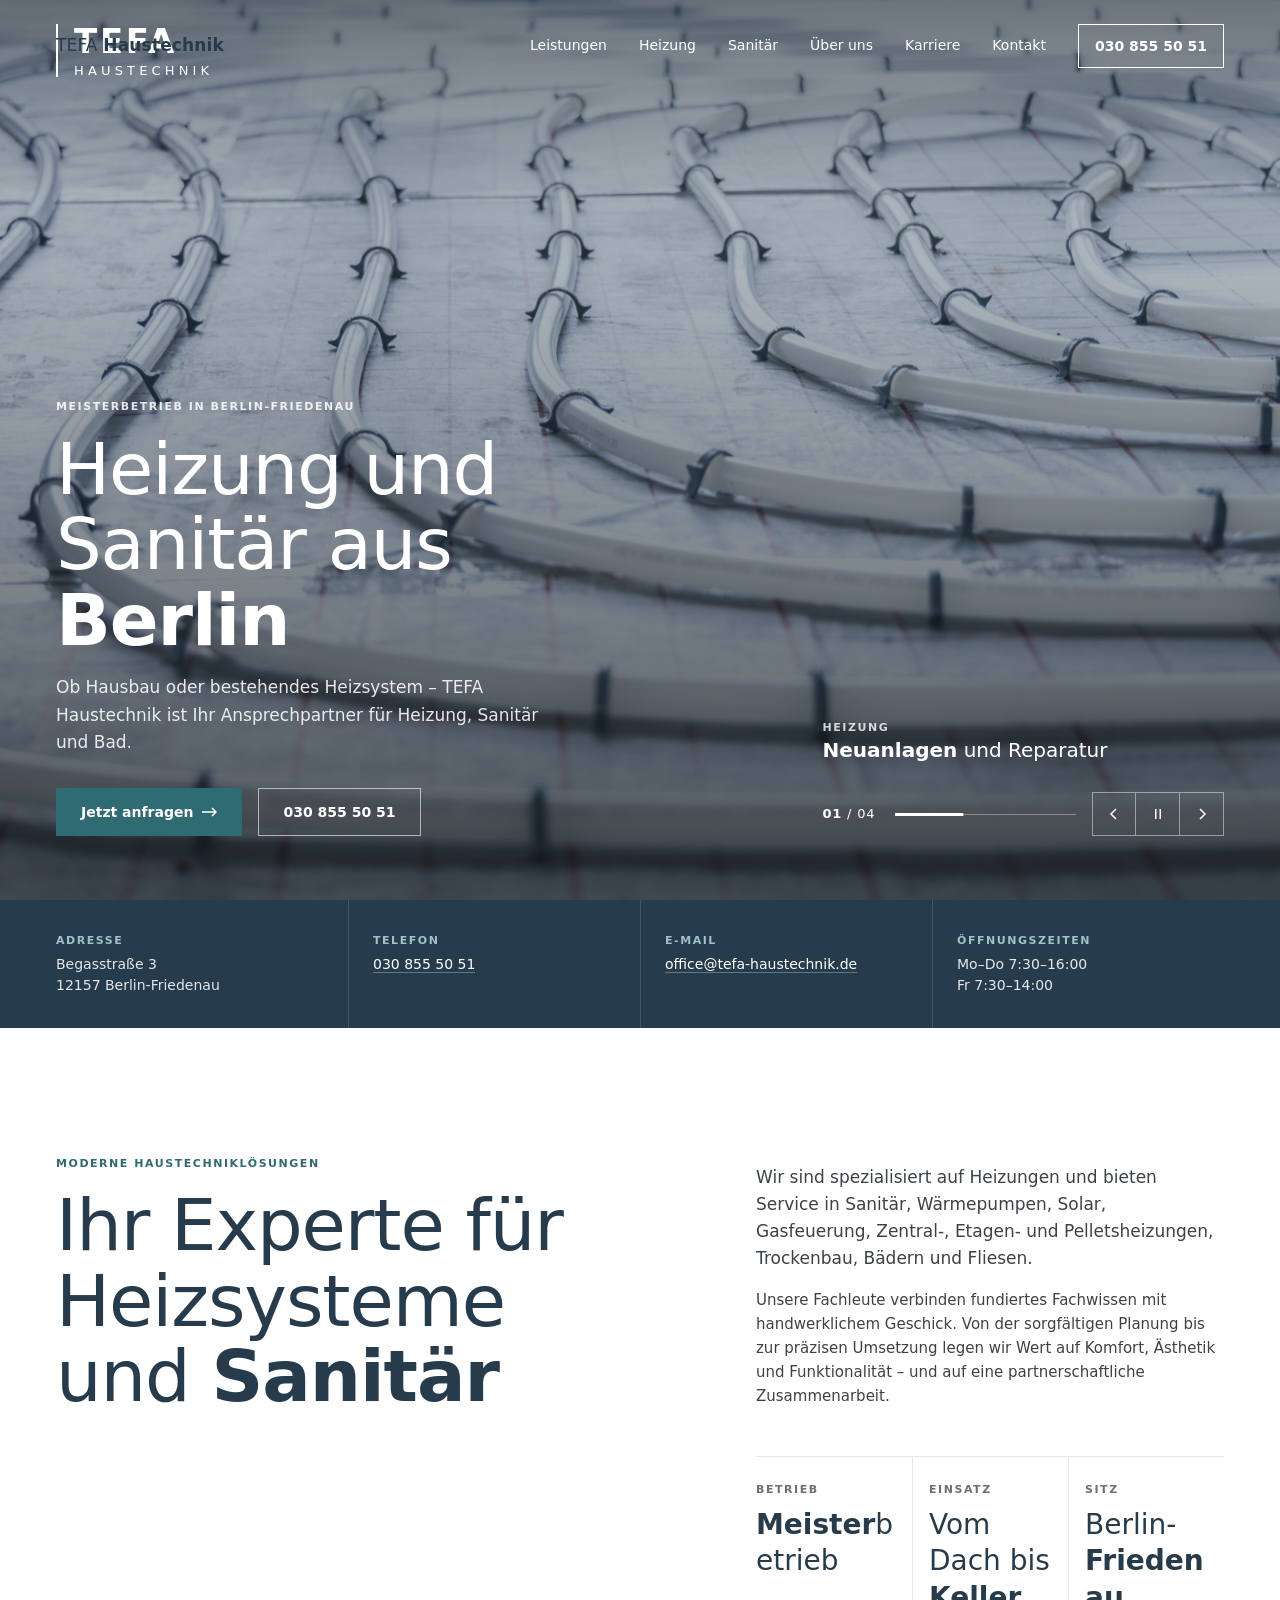
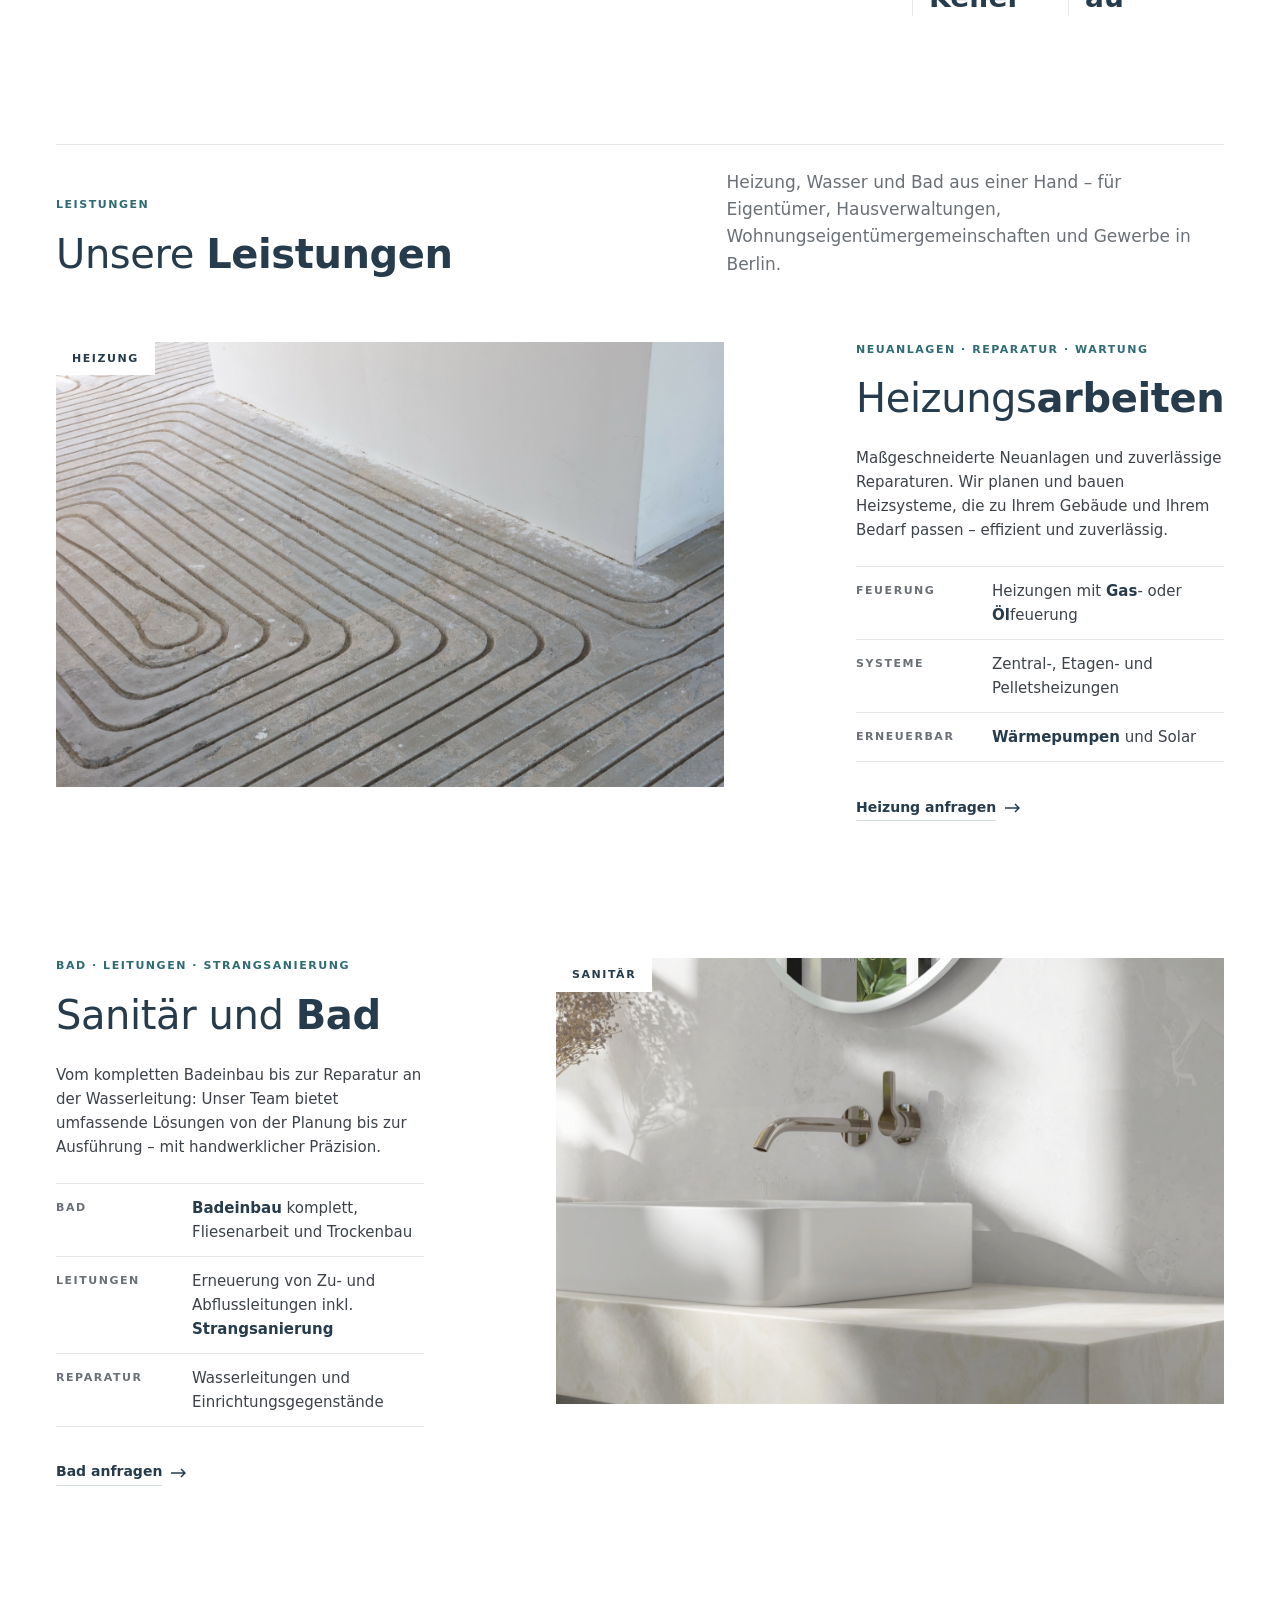
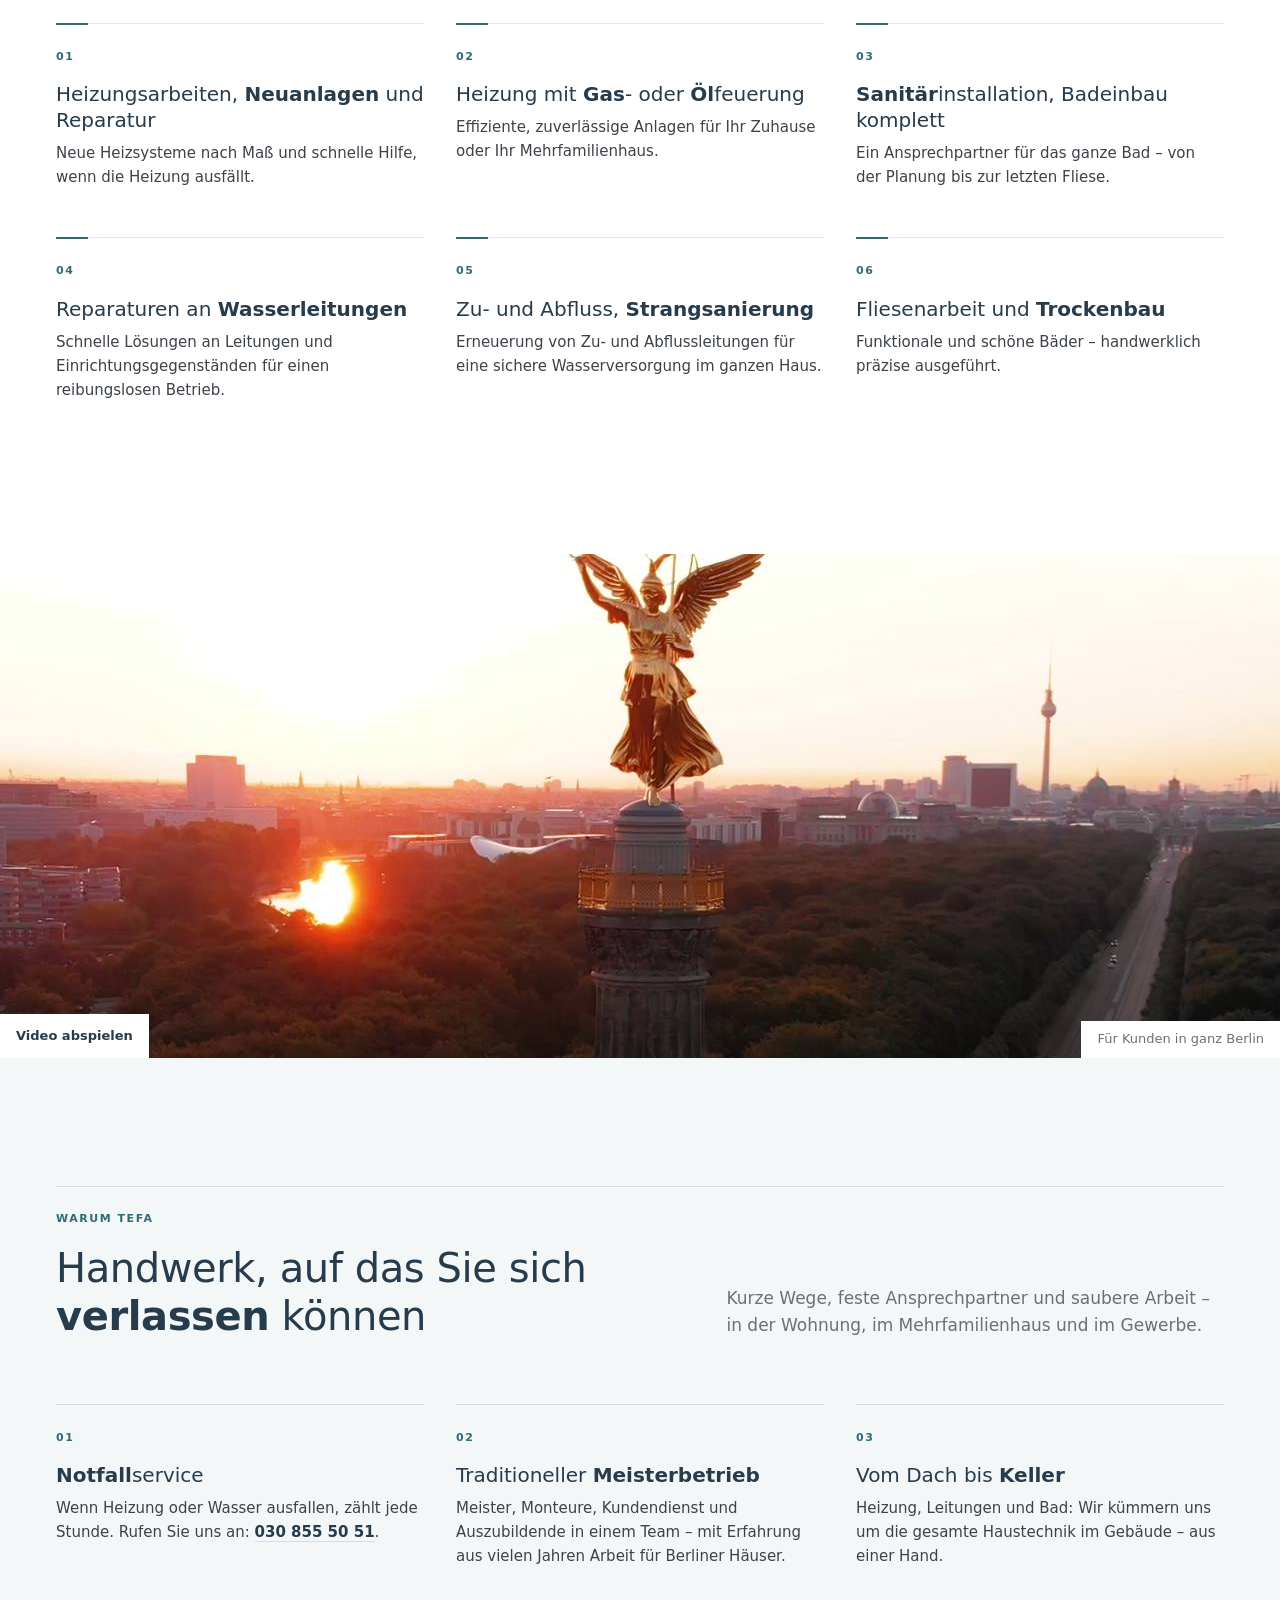
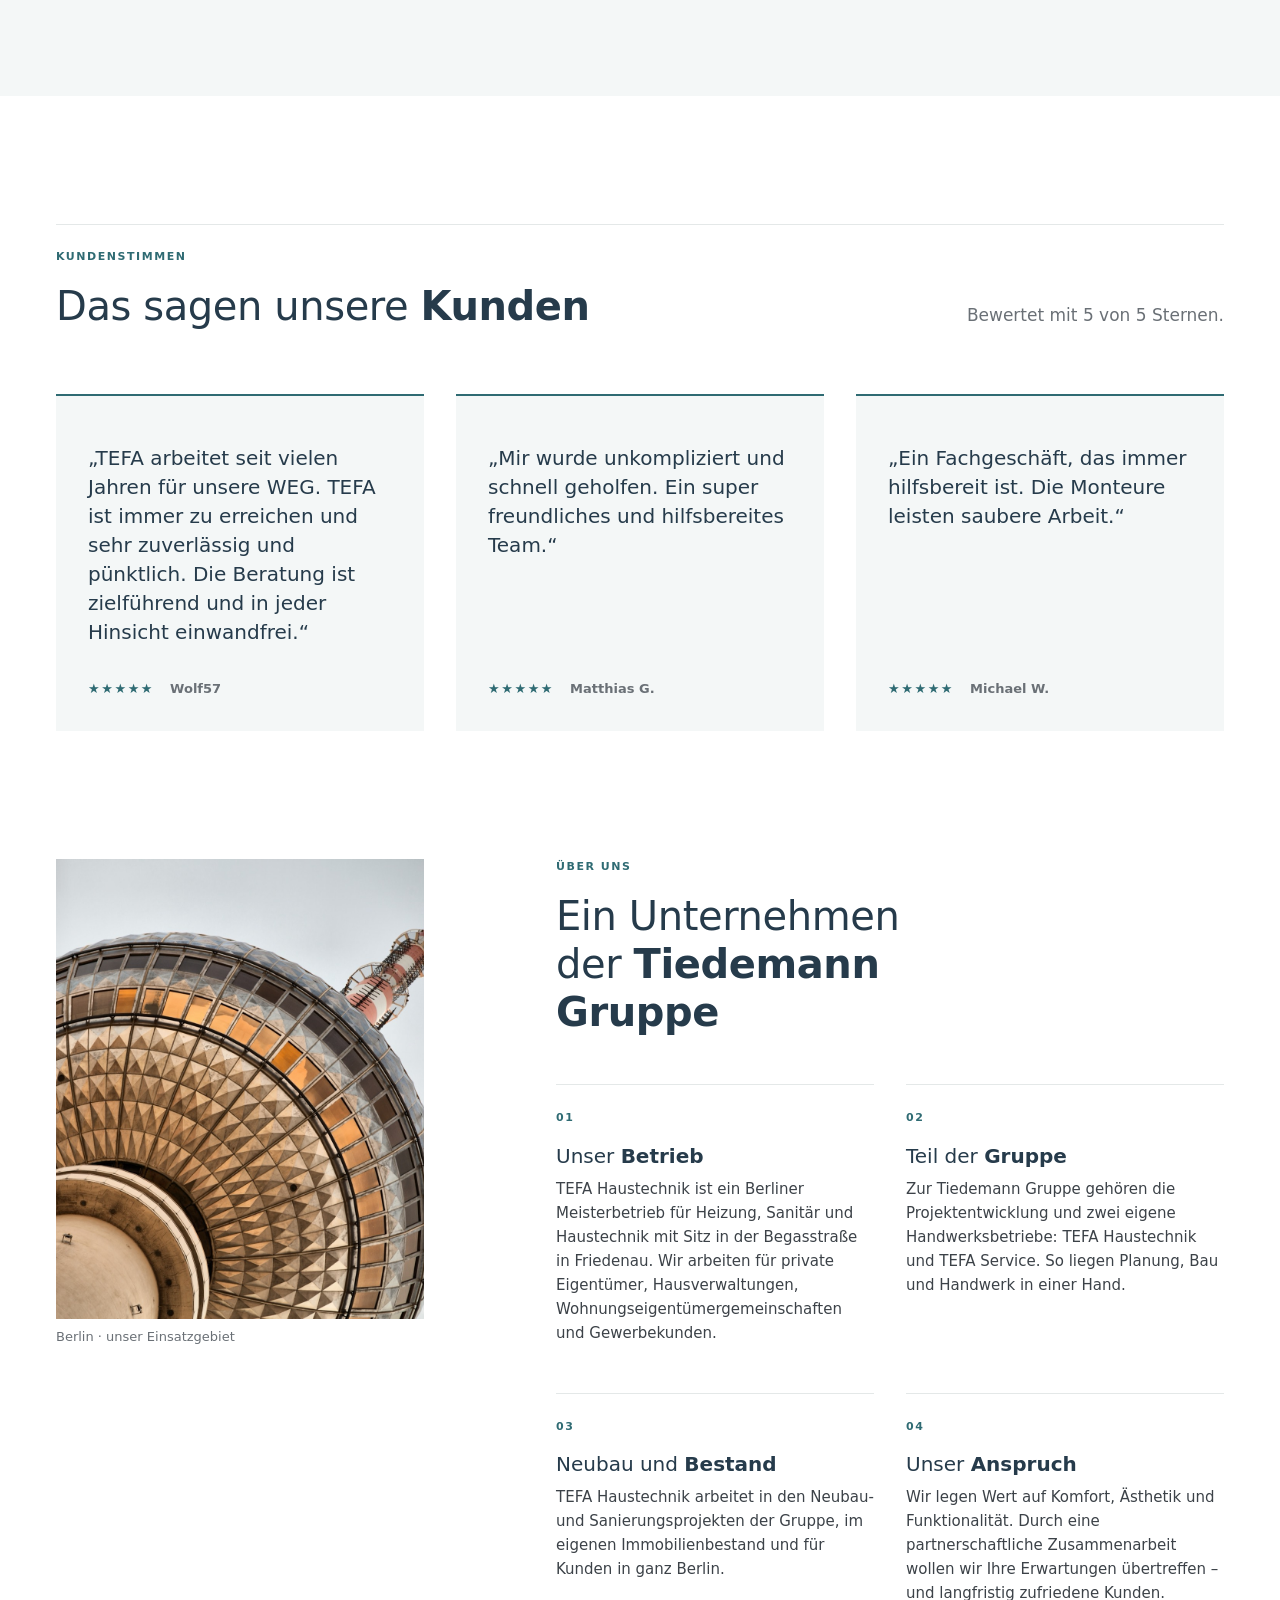
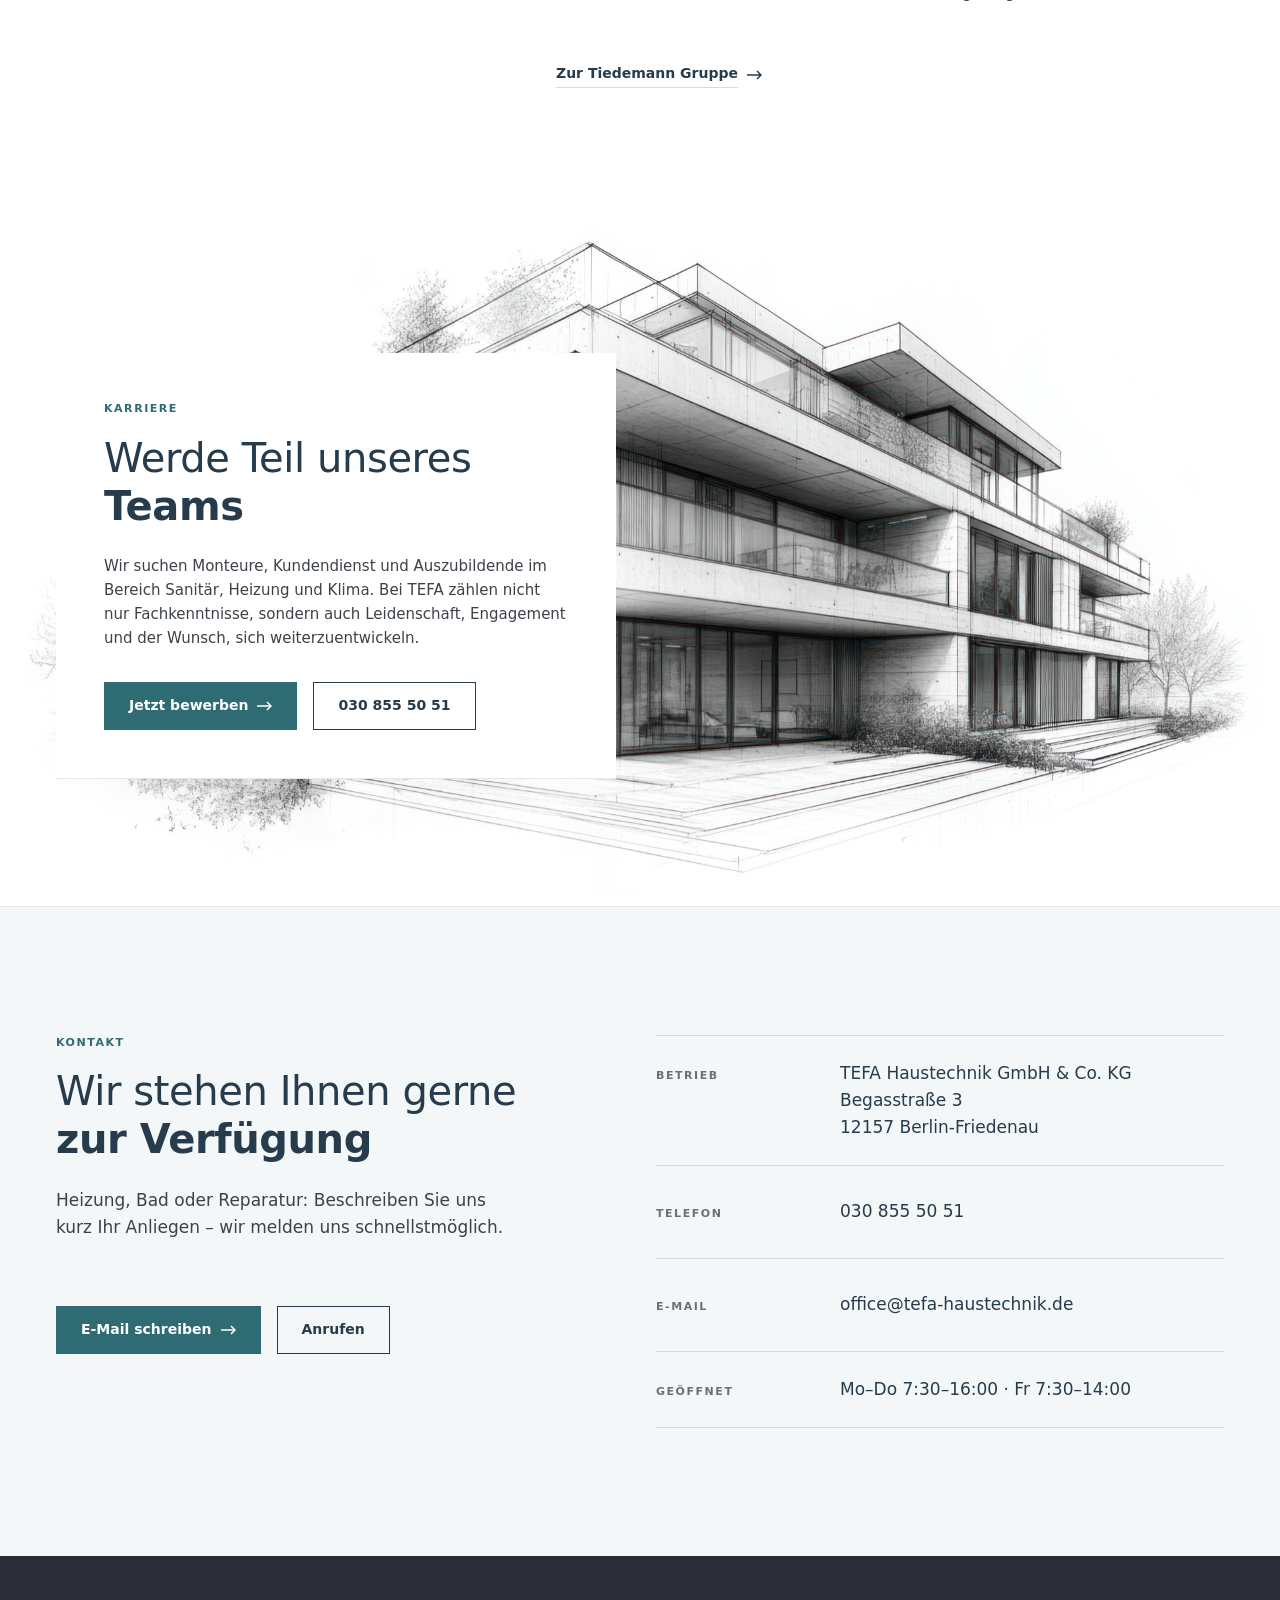
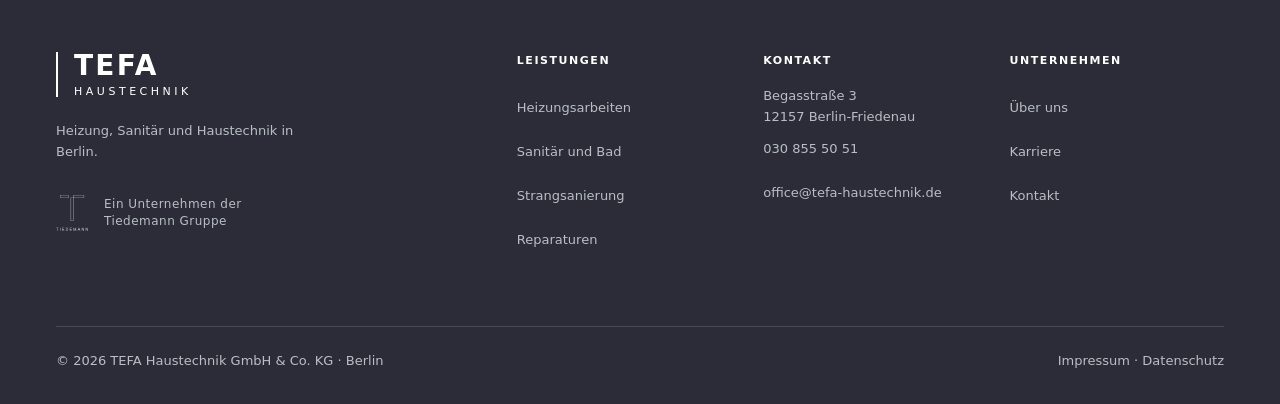
==== index.html @ 7baa1d7d "TEFA Haustechnik: Website im Tiedemann-Design (Testversion) Co-Authored-By: Claude Opus 5.5 <noreply" ====
<!DOCTYPE html>
<html lang="de">
<head>
<meta charset="UTF-8">
<meta name="viewport" content="width=device-width, initial-scale=1">
<!-- Testversion: vor dem Livegang entfernen -->
<meta name="robots" content="noindex, nofollow">
<title>TEFA Haustechnik · Heizung und Sanitär in Berlin</title>
<meta name="description" content="TEFA Haustechnik in Berlin-Friedenau: Heizungsarbeiten, Neuanlagen und Reparatur, Sanitärinstallation, Badeinbau, Strangsanierung. Ein Unternehmen der Tiedemann Gruppe.">
<link rel="stylesheet" href="assets/site.css?v=4">
</head>
<body>
<a class="skip" href="#inhalt">Zum Inhalt springen</a>

<header class="hdr" id="hdr">
  <div class="wrap hdr-in">
    <a class="brand-text" href="#start" tabindex="-1" aria-hidden="true">TEFA&nbsp;<em>Haustechnik</em></a>
    <button class="menu-btn" type="button" aria-expanded="false" aria-controls="nav" aria-label="Menü öffnen"><span></span></button>
    <nav class="nav" id="nav" aria-label="Hauptnavigation">
      <a href="#leistungen">Leistungen</a>
      <a href="#heizung">Heizung</a>
      <a href="#sanitaer">Sanitär</a>
      <a href="#ueber-uns">Über uns</a>
      <a href="#karriere">Karriere</a>
      <a href="#kontakt">Kontakt</a>
      <a class="nav-tel" href="tel:+49308555051">030 855 50 51</a>
    </nav>
  </div>
</header>

<main id="inhalt">

<!-- ===== Hero ===== -->
<section class="hero on-photo" id="start" aria-roledescription="Karussell" aria-label="TEFA Haustechnik: Leistungen">
  <div class="slides" id="slides" aria-live="off">
    <div class="slide tint is-active" role="group" aria-roledescription="Bild" aria-label="1 von 4">
      <img src="assets/img/fussbodenheizung.jpg" width="2400" height="1086" style="object-position:50% 55%" fetchpriority="high" alt="Verlegte Rohre einer Fußbodenheizung in Schneckenform">
    </div>
    <div class="slide tint" role="group" aria-roledescription="Bild" aria-label="2 von 4">
      <img src="assets/img/bad.jpg" width="1600" height="902" style="object-position:45% 50%" alt="Helles Bad mit Aufsatzwaschbecken und Wandarmatur in Messing">
    </div>
    <div class="slide tint" role="group" aria-roledescription="Bild" aria-label="3 von 4">
      <img src="assets/img/fussbodenheizung-ecke.jpg" width="1600" height="1060" style="object-position:40% 50%" alt="Heizungsrohre einer Fußbodenheizung bis an die Wand verlegt">
    </div>
    <div class="slide tint" role="group" aria-roledescription="Bild" aria-label="4 von 4">
      <img src="assets/img/plaene.jpg" width="2400" height="1303" style="object-position:40% 50%" alt="Grundrisspläne und gerollte Baupläne mit Bleistift">
    </div>
  </div>

  <div class="hero-logo">
    <div class="wrap"><a class="wordmark" href="#start" aria-label="TEFA Haustechnik, Startseite"><b>TEFA</b><span>Haustechnik</span></a></div>
  </div>

  <div class="hero-content">
    <div class="wrap hero-grid">
      <div>
        <span class="label hero-kicker">Meisterbetrieb in Berlin-Friedenau</span>
        <h1 class="display">Heizung und Sanitär aus <em>Berlin</em></h1>
        <p class="hero-lead">Ob Hausbau oder bestehendes Heizsystem – TEFA Haustechnik ist Ihr Ansprechpartner für Heizung, Sanitär und Bad.</p>
        <div class="btn-row hero-btns">
          <a class="btn btn--accent" href="#kontakt">Jetzt anfragen <svg class="arrow" viewBox="0 0 16 10" fill="none" aria-hidden="true"><path d="M11 1l4 4-4 4M1 5h14" stroke="currentColor" stroke-width="1.5"/></svg></a>
          <a class="btn btn--ghost" href="tel:+49308555051">030 855 50 51</a>
        </div>
      </div>
      <div class="hero-side">
        <div class="cap" aria-live="polite">
          <div class="cap-item is-active"><a href="#heizung"><span class="label">Heizung</span><strong><em>Neuanlagen</em> und Reparatur</strong></a></div>
          <div class="cap-item"><a href="#sanitaer"><span class="label">Sanitär</span><strong><em>Badeinbau</em> komplett</strong></a></div>
          <div class="cap-item"><a href="#heizung"><span class="label">Heizung</span><strong>Systeme für <em>jedes Gebäude</em></strong></a></div>
          <div class="cap-item"><a href="#leistungen"><span class="label">Planung</span><strong>Von der Planung bis zur <em>Ausführung</em></strong></a></div>
        </div>
        <div class="ctrl">
          <span class="count" aria-hidden="true"><b id="cnt">01</b> / 04</span>
          <span class="progress" aria-hidden="true"><i id="prog"></i></span>
          <div class="ctrl-btns">
            <button type="button" id="prev" aria-label="Vorheriges Bild"><svg viewBox="0 0 16 16" fill="none" aria-hidden="true"><path d="M10 3L5 8l5 5" stroke="currentColor" stroke-width="1.5"/></svg></button>
            <button type="button" id="play" aria-label="Automatischen Wechsel anhalten"><svg class="icon-pause" viewBox="0 0 16 16" aria-hidden="true"><path d="M5 3h1.5v10H5zM9.5 3H11v10H9.5z" fill="currentColor"/></svg><svg class="icon-play" viewBox="0 0 16 16" aria-hidden="true"><path d="M5 3l8 5-8 5z" fill="currentColor"/></svg></button>
            <button type="button" id="next" aria-label="Nächstes Bild"><svg viewBox="0 0 16 16" fill="none" aria-hidden="true"><path d="M6 3l5 5-5 5" stroke="currentColor" stroke-width="1.5"/></svg></button>
          </div>
        </div>
      </div>
    </div>
  </div>
</section>

<!-- ===== Infoleiste ===== -->
<section class="infobar" aria-label="Kontakt auf einen Blick">
  <dl class="wrap infobar-in">
    <div><dt>Adresse</dt><dd>Begasstraße 3<br>12157 Berlin-Friedenau</dd></div>
    <div><dt>Telefon</dt><dd><a href="tel:+49308555051">030 855 50 51</a></dd></div>
    <div><dt>E-Mail</dt><dd><a href="mailto:office@tefa-haustechnik.de">office@tefa-haustechnik.de</a></dd></div>
    <div><dt>Öffnungszeiten</dt><dd>Mo–Do 7:30–16:00<br>Fr 7:30–14:00</dd></div>
  </dl>
</section>

<!-- ===== Intro ===== -->
<section class="section" id="unternehmen" aria-labelledby="u-title">
  <div class="wrap intro-grid">
    <div class="intro-head reveal">
      <span class="label" style="margin-bottom:var(--s2)">Moderne Haustechniklösungen</span>
      <h2 class="display intro-statement" id="u-title">Ihr Experte für Heizsysteme und <em>Sanitär</em></h2>
    </div>
    <div class="intro-body reveal">
      <p class="lead">Wir sind spezialisiert auf Heizungen und bieten Service in Sanitär, Wärmepumpen, Solar, Gasfeuerung, Zentral-, Etagen- und Pelletsheizungen, Trockenbau, Bädern und Fliesen.</p>
      <p>Unsere Fachleute verbinden fundiertes Fachwissen mit handwerklichem Geschick. Von der sorgfältigen Planung bis zur präzisen Umsetzung legen wir Wert auf Komfort, Ästhetik und Funktionalität – und auf eine partnerschaftliche Zusammenarbeit.</p>
      <dl class="figures">
        <div><dt>Betrieb</dt><dd><em>Meister</em>betrieb</dd></div>
        <div><dt>Einsatz</dt><dd>Vom Dach bis <em>Keller</em></dd></div>
        <div><dt>Sitz</dt><dd>Berlin-<em>Friedenau</em></dd></div>
      </dl>
    </div>
  </div>
</section>

<!-- ===== Leistungen ===== -->
<section class="section" id="leistungen" aria-labelledby="l-title" style="padding-top:0">
  <div class="wrap">
    <div class="sec-head reveal">
      <div>
        <span class="label">Leistungen</span>
        <h2 class="h1" id="l-title">Unsere <em>Leistungen</em></h2>
      </div>
      <p class="lead">Heizung, Wasser und Bad aus einer Hand – für Eigentümer, Hausverwaltungen, Wohnungseigentümergemeinschaften und Gewerbe in Berlin.</p>
    </div>

    <!-- Heizung -->
    <article class="feature" id="heizung" aria-labelledby="hz-title">
      <div class="feature-media reveal">
        <img src="assets/img/fussbodenheizung-ecke.jpg" width="1600" height="1060" loading="lazy" style="object-position:40% 50%" alt="Verlegte Heizungsrohre einer Fußbodenheizung auf Dämmplatten">
        <span class="tag">Heizung</span>
      </div>
      <div class="feature-text reveal">
        <span class="label">Neuanlagen · Reparatur · Wartung</span>
        <h3 class="h1" id="hz-title">Heizungs<em>arbeiten</em></h3>
        <p class="desc">Maßgeschneiderte Neuanlagen und zuverlässige Reparaturen. Wir planen und bauen Heizsysteme, die zu Ihrem Gebäude und Ihrem Bedarf passen – effizient und zuverlässig.</p>
        <dl class="kv">
          <div><dt>Feuerung</dt><dd>Heizungen mit <em>Gas</em>- oder <em>Öl</em>feuerung</dd></div>
          <div><dt>Systeme</dt><dd>Zentral-, Etagen- und Pelletsheizungen</dd></div>
          <div><dt>Erneuerbar</dt><dd><em>Wärmepumpen</em> und Solar</dd></div>
        </dl>
        <div class="links">
          <a class="link" href="#kontakt"><span>Heizung anfragen</span><svg class="arrow" viewBox="0 0 16 10" fill="none" aria-hidden="true"><path d="M11 1l4 4-4 4M1 5h14" stroke="currentColor" stroke-width="1.5"/></svg></a>
        </div>
      </div>
    </article>

    <!-- Sanitär -->
    <article class="feature feature--rev" id="sanitaer" aria-labelledby="sa-title">
      <div class="feature-media reveal">
        <img src="assets/img/bad.jpg" width="1600" height="902" loading="lazy" style="object-position:45% 50%" alt="Modernes Bad mit Aufsatzwaschbecken, Wandarmatur und Marmoroptik">
        <span class="tag">Sanitär</span>
      </div>
      <div class="feature-text reveal">
        <span class="label">Bad · Leitungen · Strangsanierung</span>
        <h3 class="h1" id="sa-title">Sanitär und <em>Bad</em></h3>
        <p class="desc">Vom kompletten Badeinbau bis zur Reparatur an der Wasserleitung: Unser Team bietet umfassende Lösungen von der Planung bis zur Ausführung – mit handwerklicher Präzision.</p>
        <dl class="kv">
          <div><dt>Bad</dt><dd><em>Badeinbau</em> komplett, Fliesenarbeit und Trockenbau</dd></div>
          <div><dt>Leitungen</dt><dd>Erneuerung von Zu- und Abflussleitungen inkl. <em>Strangsanierung</em></dd></div>
          <div><dt>Reparatur</dt><dd>Wasserleitungen und Einrichtungsgegenstände</dd></div>
        </dl>
        <div class="links">
          <a class="link" href="#kontakt"><span>Bad anfragen</span><svg class="arrow" viewBox="0 0 16 10" fill="none" aria-hidden="true"><path d="M11 1l4 4-4 4M1 5h14" stroke="currentColor" stroke-width="1.5"/></svg></a>
        </div>
      </div>
    </article>

    <!-- Alle Leistungen -->
    <ol class="steps steps--6 reveal" aria-label="Alle Leistungen im Überblick">
      <li class="step"><span class="num">01</span><h4 class="h2">Heizungsarbeiten, <em>Neuanlagen</em> und Reparatur</h4><p>Neue Heizsysteme nach Maß und schnelle Hilfe, wenn die Heizung ausfällt.</p></li>
      <li class="step"><span class="num">02</span><h4 class="h2">Heizung mit <em>Gas</em>- oder <em>Öl</em>feuerung</h4><p>Effiziente, zuverlässige Anlagen für Ihr Zuhause oder Ihr Mehrfamilienhaus.</p></li>
      <li class="step"><span class="num">03</span><h4 class="h2"><em>Sanitär</em>installation, Badeinbau komplett</h4><p>Ein Ansprechpartner für das ganze Bad – von der Planung bis zur letzten Fliese.</p></li>
      <li class="step"><span class="num">04</span><h4 class="h2">Reparaturen an <em>Wasserleitungen</em></h4><p>Schnelle Lösungen an Leitungen und Einrichtungsgegenständen für einen reibungslosen Betrieb.</p></li>
      <li class="step"><span class="num">05</span><h4 class="h2">Zu- und Abfluss, <em>Strangsanierung</em></h4><p>Erneuerung von Zu- und Abflussleitungen für eine sichere Wasserversorgung im ganzen Haus.</p></li>
      <li class="step"><span class="num">06</span><h4 class="h2">Fliesenarbeit und <em>Trockenbau</em></h4><p>Funktionale und schöne Bäder – handwerklich präzise ausgeführt.</p></li>
    </ol>
  </div>
</section>

<!-- ===== Band ===== -->
<figure class="band band--video reveal">
  <video class="bg-video" data-src="assets/video/berlin-siegessaeule.mp4" poster="assets/video/berlin-siegessaeule.jpg" muted loop playsinline preload="none" aria-hidden="true"></video>
  <figcaption>Für Kunden in ganz Berlin</figcaption>
</figure>

<!-- ===== Warum TEFA ===== -->
<section class="section refs" id="warum" aria-labelledby="w-title">
  <div class="wrap">
    <div class="sec-head reveal" style="border-top-color:var(--blue-grey)">
      <div>
        <span class="label">Warum TEFA</span>
        <h2 class="h1" id="w-title">Handwerk, auf das Sie sich <em>verlassen</em> können</h2>
      </div>
      <p class="lead">Kurze Wege, feste Ansprechpartner und saubere Arbeit – in der Wohnung, im Mehrfamilienhaus und im Gewerbe.</p>
    </div>
    <div class="values">
      <article class="pillar reveal">
        <span class="num">01</span>
        <h3 class="h2"><em>Notfall</em>service</h3>
        <p>Wenn Heizung oder Wasser ausfallen, zählt jede Stunde. Rufen Sie uns an: <a class="inline" href="tel:+49308555051">030 855 50 51</a>.</p>
      </article>
      <article class="pillar reveal">
        <span class="num">02</span>
        <h3 class="h2">Traditioneller <em>Meisterbetrieb</em></h3>
        <p>Meister, Monteure, Kundendienst und Auszubildende in einem Team – mit Erfahrung aus vielen Jahren Arbeit für Berliner Häuser.</p>
      </article>
      <article class="pillar reveal">
        <span class="num">03</span>
        <h3 class="h2">Vom Dach bis <em>Keller</em></h3>
        <p>Heizung, Leitungen und Bad: Wir kümmern uns um die gesamte Haustechnik im Gebäude – aus einer Hand.</p>
      </article>
    </div>
  </div>
</section>

<!-- ===== Kundenstimmen ===== -->
<section class="section" id="stimmen" aria-labelledby="s-title">
  <div class="wrap">
    <div class="sec-head reveal">
      <div>
        <span class="label">Kundenstimmen</span>
        <h2 class="h1" id="s-title">Das sagen unsere <em>Kunden</em></h2>
      </div>
      <p class="lead">Bewertet mit 5 von 5 Sternen.</p>
    </div>
    <ul class="quotes">
      <li class="quote reveal">
        <blockquote><p>„TEFA arbeitet seit vielen Jahren für unsere WEG. TEFA ist immer zu erreichen und sehr zuverlässig und pünktlich. Die Beratung ist zielführend und in jeder Hinsicht einwandfrei.“</p></blockquote>
        <p class="quote-by"><span class="stars" aria-label="5 von 5 Sternen">★★★★★</span> Wolf57</p>
      </li>
      <li class="quote reveal">
        <blockquote><p>„Mir wurde unkompliziert und schnell geholfen. Ein super freundliches und hilfsbereites Team.“</p></blockquote>
        <p class="quote-by"><span class="stars" aria-label="5 von 5 Sternen">★★★★★</span> Matthias G.</p>
      </li>
      <li class="quote reveal">
        <blockquote><p>„Ein Fachgeschäft, das immer hilfsbereit ist. Die Monteure leisten saubere Arbeit.“</p></blockquote>
        <p class="quote-by"><span class="stars" aria-label="5 von 5 Sternen">★★★★★</span> Michael W.</p>
      </li>
    </ul>
  </div>
</section>

<!-- ===== Über uns · Tiedemann Gruppe ===== -->
<section class="section" id="ueber-uns" aria-labelledby="a-title" style="padding-top:0">
  <div class="wrap about-grid">
    <figure class="about-fig reveal">
      <img src="assets/img/fernsehturm.jpg" width="1800" height="1199" loading="lazy" style="object-position:62% 50%" alt="Berliner Fernsehturm von unten gesehen">
      <figcaption>Berlin · unser Einsatzgebiet</figcaption>
    </figure>
    <div class="about-text">
      <div class="reveal">
        <span class="label">Über uns</span>
        <h2 class="h1" id="a-title">Ein Unternehmen der <em>Tiedemann Gruppe</em></h2>
      </div>
      <div class="pillars">
        <article class="pillar reveal">
          <span class="num">01</span>
          <h3 class="h2">Unser <em>Betrieb</em></h3>
          <p>TEFA Haustechnik ist ein Berliner Meisterbetrieb für Heizung, Sanitär und Haustechnik mit Sitz in der Begasstraße in Friedenau. Wir arbeiten für private Eigentümer, Hausverwaltungen, Wohnungseigentümergemeinschaften und Gewerbekunden.</p>
        </article>
        <article class="pillar reveal">
          <span class="num">02</span>
          <h3 class="h2">Teil der <em>Gruppe</em></h3>
          <p>Zur Tiedemann Gruppe gehören die Projektentwicklung und zwei eigene Handwerksbetriebe: TEFA Haustechnik und TEFA Service. So liegen Planung, Bau und Handwerk in einer Hand.</p>
        </article>
        <article class="pillar reveal">
          <span class="num">03</span>
          <h3 class="h2">Neubau und <em>Bestand</em></h3>
          <p>TEFA Haustechnik arbeitet in den Neubau- und Sanierungsprojekten der Gruppe, im eigenen Immobilienbestand und für Kunden in ganz Berlin.</p>
        </article>
        <article class="pillar reveal">
          <span class="num">04</span>
          <h3 class="h2">Unser <em>Anspruch</em></h3>
          <p>Wir legen Wert auf Komfort, Ästhetik und Funktionalität. Durch eine partnerschaftliche Zusammenarbeit wollen wir Ihre Erwartungen übertreffen – und langfristig zufriedene Kunden.</p>
        </article>
      </div>
      <div class="sec-cta reveal">
        <a class="link" href="https://www.tiedemann-gruppe.de/" rel="noopener"><span>Zur Tiedemann Gruppe</span><svg class="arrow" viewBox="0 0 16 10" fill="none" aria-hidden="true"><path d="M11 1l4 4-4 4M1 5h14" stroke="currentColor" stroke-width="1.5"/></svg></a>
      </div>
    </div>
  </div>
</section>

<!-- ===== Karriere ===== -->
<section class="career" id="karriere" aria-labelledby="c-title">
  <div class="career-media" aria-hidden="true">
    <img src="assets/img/skizze-neubau.jpg" width="2000" height="1031" loading="lazy" alt="">
  </div>
  <div class="wrap career-in">
    <div class="career-box reveal">
      <span class="label">Karriere</span>
      <h2 class="h1" id="c-title">Werde Teil unseres <em>Teams</em></h2>
      <p>Wir suchen Monteure, Kundendienst und Auszubildende im Bereich Sanitär, Heizung und Klima. Bei TEFA zählen nicht nur Fachkenntnisse, sondern auch Leidenschaft, Engagement und der Wunsch, sich weiterzuentwickeln.</p>
      <div class="btn-row mt-4">
        <a class="btn btn--accent" href="mailto:office@tefa-haustechnik.de?subject=Bewerbung">Jetzt bewerben <svg class="arrow" viewBox="0 0 16 10" fill="none" aria-hidden="true"><path d="M11 1l4 4-4 4M1 5h14" stroke="currentColor" stroke-width="1.5"/></svg></a>
        <a class="btn btn--line" href="tel:+49308555051">030 855 50 51</a>
      </div>
    </div>
  </div>
</section>

<!-- ===== Kontakt ===== -->
<section class="section contact" id="kontakt" aria-labelledby="k-title">
  <div class="wrap contact-grid">
    <div class="contact-head reveal">
      <span class="label">Kontakt</span>
      <h2 class="h1" id="k-title">Wir stehen Ihnen gerne <em>zur Verfügung</em></h2>
      <p class="lead">Heizung, Bad oder Reparatur: Beschreiben Sie uns kurz Ihr Anliegen – wir melden uns schnellstmöglich.</p>
      <div class="btn-row mt-4">
        <a class="btn btn--accent" href="mailto:office@tefa-haustechnik.de?subject=Anfrage">E-Mail schreiben <svg class="arrow" viewBox="0 0 16 10" fill="none" aria-hidden="true"><path d="M11 1l4 4-4 4M1 5h14" stroke="currentColor" stroke-width="1.5"/></svg></a>
        <a class="btn btn--line" href="tel:+49308555051">Anrufen</a>
      </div>
    </div>
    <dl class="contact-list reveal">
      <div><dt>Betrieb</dt><dd><address>TEFA Haustechnik GmbH &amp; Co. KG<br>Begasstraße 3<br>12157 Berlin-Friedenau</address></dd></div>
      <div><dt>Telefon</dt><dd><a href="tel:+49308555051">030 855 50 51</a></dd></div>
      <div><dt>E-Mail</dt><dd><a href="mailto:office@tefa-haustechnik.de">office@tefa-haustechnik.de</a></dd></div>
      <div><dt>Geöffnet</dt><dd>Mo–Do 7:30–16:00 · Fr 7:30–14:00</dd></div>
    </dl>
  </div>
</section>

</main>

<footer class="footer">
  <div class="wrap">
    <div class="footer-grid">
      <div>
        <a class="wordmark wordmark--footer" href="#start" aria-label="TEFA Haustechnik, zum Seitenanfang"><b>TEFA</b><span>Haustechnik</span></a>
        <p class="footer-claim">Heizung, Sanitär und Haustechnik in Berlin.</p>
        <a class="group-badge" href="https://www.tiedemann-gruppe.de/" rel="noopener"><img src="assets/logos/logo-weiss.svg" alt="" width="32" height="36"><span>Ein Unternehmen der<br>Tiedemann Gruppe</span></a>
      </div>
      <nav aria-label="Seiten">
        <h2>Leistungen</h2>
        <ul>
          <li><a href="#heizung">Heizungsarbeiten</a></li>
          <li><a href="#sanitaer">Sanitär und Bad</a></li>
          <li><a href="#leistungen">Strangsanierung</a></li>
          <li><a href="#leistungen">Reparaturen</a></li>
        </ul>
      </nav>
      <div>
        <h2>Kontakt</h2>
        <address>Begasstraße 3<br>12157 Berlin-Friedenau<br><a href="tel:+49308555051">030 855 50 51</a><br><a href="mailto:office@tefa-haustechnik.de">office@tefa-haustechnik.de</a></address>
      </div>
      <div>
        <h2>Unternehmen</h2>
        <ul>
          <li><a href="#ueber-uns">Über uns</a></li>
          <li><a href="#karriere">Karriere</a></li>
          <li><a href="#kontakt">Kontakt</a></li>
        </ul>
      </div>
    </div>
    <div class="footer-bottom">
      <span>© 2026 TEFA Haustechnik GmbH &amp; Co. KG · Berlin</span>
      <span><a href="impressum.html">Impressum</a> · <a href="impressum.html#datenschutz">Datenschutz</a></span>
    </div>
  </div>
</footer>

<script src="assets/site.js?v=2"></script>
</body>
</html>
---- assets/site.css ----
/* TEFA Haustechnik · Styles nach dem Tiedemann Design System (Basis: Tiedemann Gruppe site.css) */
/* ===== Tokens · Tiedemann Design System ===== */
:root{
  --primary:#263b4b; --secondary:#2b2c37;
  --accent:#2f6b73; --accent-tint:#e1edee;
  --white:#ffffff; --subtle:#f4f7f7; --grey:#e9e9e9; --blue-grey:#d2dedc;
  --text:#3c4248; --muted:#6a7076; --line:#e4e8e8;
  --font:'Segoe UI', system-ui, -apple-system, 'Helvetica Neue', Arial, sans-serif;
  --s1:8px; --s2:16px; --s3:24px; --s4:32px; --s5:48px; --s6:64px; --s7:96px; --s8:128px;
  --max:1280px; --gutter:16px; --ctl:44px; --bar:64px;
}
@media (min-width:768px){ :root{ --gutter:40px; } }
@media (min-width:1200px){ :root{ --gutter:56px; } }

*,*::before,*::after{ box-sizing:border-box; margin:0; padding:0; border-radius:0; }
html{ scroll-behavior:smooth; scroll-padding-top:var(--bar); -webkit-text-size-adjust:100%; }
body{ font-family:var(--font); font-size:15px; line-height:1.6; font-weight:400; color:var(--text); background:var(--white); -webkit-font-smoothing:antialiased; overflow-x:hidden; }
body.no-scroll{ overflow:hidden; }
img{ display:block; max-width:100%; height:auto; }
a{ color:inherit; }
ul,ol{ list-style:none; }
button{ font:inherit; color:inherit; background:none; border:0; cursor:pointer; }
em{ font-style:normal; font-weight:600; }
address{ font-style:normal; }
:focus-visible{ outline:2px solid var(--accent); outline-offset:3px; }
.on-photo :focus-visible,.footer :focus-visible{ outline-color:var(--white); }
.skip{ position:absolute; left:var(--s2); top:-80px; z-index:300; background:var(--white); color:var(--primary); padding:var(--s1) var(--s2); font-size:14px; font-weight:600; text-decoration:none; border:1px solid var(--primary); }
.skip:focus{ top:var(--s2); }
.sr-only{ position:absolute; width:1px; height:1px; overflow:hidden; clip:rect(0 0 0 0); white-space:nowrap; }

.wrap{ width:100%; max-width:calc(var(--max) + 2 * var(--gutter)); margin:0 auto; padding:0 var(--gutter); }
.section{ padding:var(--s7) 0; }
@media (min-width:1024px){ .section{ padding:var(--s8) 0; } }

/* ===== Typography ===== */
.label{ display:block; font-size:11px; line-height:1.5; font-weight:600; letter-spacing:.14em; text-transform:uppercase; color:var(--accent); }
.display{ font-size:40px; line-height:1.05; font-weight:300; color:var(--primary); letter-spacing:-.015em; }
.h1{ font-size:28px; line-height:1.2; font-weight:300; color:var(--primary); letter-spacing:-.01em; }
.h2{ font-size:20px; line-height:1.3; font-weight:300; color:var(--primary); }
@media (min-width:768px){ .display{ font-size:56px; } .h1{ font-size:34px; } }
@media (min-width:1200px){ .display{ font-size:72px; } .h1{ font-size:40px; } }
.lead{ font-size:17px; line-height:1.6; }
.small{ font-size:13px; line-height:1.5; color:var(--muted); }
p + p{ margin-top:var(--s2); }

/* Links */
.link{ display:inline-flex; align-items:center; gap:var(--s1); min-height:var(--ctl); font-size:14px; font-weight:600; color:var(--primary); text-decoration:none; }
.link span{ border-bottom:1px solid var(--blue-grey); padding-bottom:2px; transition:border-color .2s; }
.link:hover span{ border-bottom-color:var(--accent); }
.arrow{ width:16px; height:10px; flex:none; transition:transform .2s; }
.link:hover .arrow,.btn:hover .arrow{ transform:translateX(4px); }
.btn{ display:inline-flex; align-items:center; justify-content:center; gap:var(--s1); min-height:48px; padding:0 var(--s3); font-size:14px; font-weight:600; line-height:1.2; text-decoration:none; border:1px solid transparent; transition:background-color .2s, color .2s, border-color .2s; }
.btn--accent{ background:var(--accent); color:var(--white); }
.btn--accent:hover{ background:#21525a; }

/* ===== Header ===== */
.hdr{ position:fixed; top:0; left:0; right:0; z-index:100; color:var(--white); transition:background-color .3s, color .3s, border-color .3s; border-bottom:1px solid transparent; }
.hdr-in{ display:flex; align-items:center; justify-content:flex-end; gap:var(--s3); min-height:var(--bar); padding-top:var(--s3); transition:padding .3s; }
.brand-text{ margin-right:auto; display:inline-flex; align-items:center; min-height:var(--ctl); font-size:17px; font-weight:300; letter-spacing:.01em; text-decoration:none; color:var(--primary); opacity:0; visibility:hidden; transition:opacity .3s, visibility .3s; }
.nav{ display:flex; align-items:center; gap:var(--s4); }
.nav a{ display:inline-flex; align-items:center; min-height:var(--ctl); font-size:14px; font-weight:400; text-decoration:none; border-bottom:1px solid transparent; transition:border-color .2s; }
.nav a:hover,.nav a[aria-current="true"],.nav a[aria-current="page"]{ border-bottom-color:currentColor; }
.hdr{ pointer-events:none; }
.hdr .menu-btn,.hdr .nav,.hdr.solid,.hdr.menu-open{ pointer-events:auto; }
.hdr.solid{ background:var(--white); color:var(--primary); border-bottom-color:var(--line); }
.hdr.solid .hdr-in{ padding-top:0; }
.hdr.solid .brand-text{ opacity:1; visibility:visible; }
.hdr.solid .nav a:hover{ border-bottom-color:var(--accent); }
.menu-btn{ display:none; width:var(--ctl); height:var(--ctl); align-items:center; justify-content:center; }
.menu-btn span{ display:block; width:22px; height:1px; background:currentColor; position:relative; }
.menu-btn span::before,.menu-btn span::after{ content:""; position:absolute; left:0; width:22px; height:1px; background:currentColor; transition:transform .2s; }
.menu-btn span::before{ top:-7px; } .menu-btn span::after{ top:7px; }
.menu-btn[aria-expanded="true"] span{ background:transparent; }
.menu-btn[aria-expanded="true"] span::before{ transform:translateY(7px) rotate(45deg); }
.menu-btn[aria-expanded="true"] span::after{ transform:translateY(-7px) rotate(-45deg); }
@media (max-width:899px){
  .menu-btn{ display:inline-flex; }
  .nav{ display:none; position:fixed; top:var(--bar); left:0; right:0; bottom:0; flex-direction:column; align-items:stretch; gap:0; background:var(--white); padding:var(--s3) var(--gutter); overflow-y:auto; }
  .nav a{ min-height:64px; font-size:28px; font-weight:300; color:var(--primary); border-bottom:1px solid var(--line); }
  .nav a:hover{ border-bottom-color:var(--line); color:var(--accent); }
  .hdr.menu-open{ background:var(--white); color:var(--primary); border-bottom-color:var(--line); }
  .hdr.menu-open .hdr-in{ padding-top:0; }
  .hdr.menu-open .brand-text{ opacity:1; visibility:visible; }
  .hdr.menu-open .nav{ display:flex; }
}

/* ===== Hero slider ===== */
.hero{ position:relative; height:100vh; height:100svh; min-height:560px; max-height:1080px; overflow:hidden; background:var(--grey); color:var(--white); }
.slides{ position:absolute; inset:0; }
.slide{ position:absolute; inset:0; opacity:0; visibility:hidden; transition:opacity 1.2s ease, visibility 0s linear 1.2s; }
.slide.is-active{ opacity:1; visibility:visible; transition:opacity 1.2s ease, visibility 0s; }
.slide img{ width:100%; height:100%; object-fit:cover; transform:scale(1.04); transition:transform 7s ease-out; }
.slide.is-active img{ transform:scale(1); }
/* minimal legibility scrims */
.hero::before,.hero::after{ content:""; position:absolute; left:0; right:0; z-index:1; pointer-events:none; }
.hero::before{ top:0; height:200px; background:linear-gradient(rgba(20,24,28,.38), rgba(20,24,28,0)); }
.hero::after{ bottom:0; height:70%; background:linear-gradient(rgba(20,24,28,0), rgba(20,24,28,.62)); }
.hero-logo{ position:absolute; z-index:3; top:var(--s3); left:0; right:0; pointer-events:none; }
.hero-logo a{ display:inline-block; pointer-events:auto; }
.hero-logo img{ width:96px; height:108px; } /* Mindestgröße mit Wortmarke */
.hero-content{ position:absolute; z-index:2; left:0; right:0; bottom:0; padding-bottom:var(--s4); }
.hero-grid{ display:grid; gap:var(--s4); align-items:end; }
.hero h1{ color:var(--white); max-width:13ch; }
.hero-lead{ margin-top:var(--s2); font-size:17px; max-width:44ch; color:rgba(255,255,255,.88); }
.hero-side{ display:grid; gap:var(--s2); }
.cap{ min-height:64px; position:relative; }
.cap-item{ position:absolute; inset:0 0 auto 0; opacity:0; visibility:hidden; transition:opacity .6s, visibility 0s linear .6s; }
.cap-item.is-active{ position:relative; opacity:1; visibility:visible; transition:opacity .6s .3s, visibility 0s; }
.cap-item a{ display:inline-flex; flex-direction:column; text-decoration:none; color:var(--white); padding:var(--s1) 0; }
.cap-item .label{ color:rgba(255,255,255,.8); }
.cap-item strong{ font-size:20px; line-height:1.3; font-weight:300; }
.cap-item strong em{ font-weight:600; }
.cap-item a:hover strong{ text-decoration:underline; text-decoration-thickness:1px; text-underline-offset:4px; }
.ctrl{ display:flex; align-items:center; gap:var(--s2); }
.count{ font-size:13px; font-variant-numeric:tabular-nums; letter-spacing:.06em; min-width:56px; }
.count b{ font-weight:600; }
.progress{ flex:1; height:1px; background:rgba(255,255,255,.35); position:relative; min-width:80px; }
.progress i{ position:absolute; left:0; top:-1px; height:3px; width:100%; background:var(--white); transform-origin:left; transform:scaleX(0); }
.ctrl-btns{ display:flex; }
.ctrl button{ width:var(--ctl); height:var(--ctl); display:inline-flex; align-items:center; justify-content:center; border:1px solid rgba(255,255,255,.45); color:var(--white); transition:background-color .2s, border-color .2s; }
.ctrl button + button{ border-left:0; }
.ctrl button:hover{ background:rgba(255,255,255,.14); border-color:var(--white); }
.ctrl svg{ width:16px; height:16px; }
.icon-play{ display:none; }
.is-paused .icon-play{ display:block; } .is-paused .icon-pause{ display:none; }
@media (min-width:900px){
  .hero-content{ padding-bottom:var(--s6); }
  .hero-grid{ grid-template-columns:7fr 4fr; gap:var(--s6); }
}

/* ===== Intro ===== */
.intro-grid{ display:grid; gap:var(--s5); }
.intro-statement{ max-width:22ch; }
.intro-body{ max-width:60ch; }
.intro-body .lead{ color:var(--text); }
.figures{ margin-top:var(--s5); display:grid; grid-template-columns:repeat(3,1fr); border-top:1px solid var(--line); }
.figures div{ padding:var(--s3) var(--s2) 0 0; }
.figures div + div{ padding-left:var(--s2); border-left:1px solid var(--line); }
.figures dt{ font-size:11px; font-weight:600; letter-spacing:.14em; text-transform:uppercase; color:var(--muted); margin-bottom:var(--s1); }
.figures dd{ font-size:20px; line-height:1.3; font-weight:300; color:var(--primary); }
@media (min-width:1024px){
  .intro-grid{ grid-template-columns:repeat(12,1fr); gap:var(--s4); }
  .intro-head{ grid-column:1 / span 6; }
  .intro-body{ grid-column:8 / span 5; padding-top:var(--s1); }
}
@media (min-width:1024px){ .figures dd{ font-size:28px; } }

/* ===== Section heads ===== */
.sec-head{ display:grid; gap:var(--s2); margin-bottom:var(--s6); padding-top:var(--s3); border-top:1px solid var(--line); }
@media (min-width:900px){ .sec-head{ grid-template-columns:1fr 1fr; align-items:end; gap:var(--s4); } .sec-head .lead{ justify-self:end; max-width:46ch; } }
.sec-head .label{ margin-bottom:var(--s2); }
.sec-head .lead{ color:var(--muted); }

/* ===== Current projects ===== */
.feature{ display:grid; gap:var(--s4); }
.feature + .feature{ margin-top:var(--s8); }
.feature-media{ position:relative; display:block; overflow:hidden; background:var(--grey); }
.feature-media img{ width:100%; aspect-ratio:3/2; object-fit:cover; transition:transform .8s ease; }
.feature-media:hover img{ transform:scale(1.02); }
.tag{ position:absolute; left:0; top:0; background:var(--white); color:var(--primary); font-size:11px; font-weight:600; letter-spacing:.14em; text-transform:uppercase; padding:var(--s1) var(--s2); }
.feature-text .label{ margin-bottom:var(--s2); }
.feature-text .h1{ margin-bottom:var(--s1); }
.addr{ font-size:13px; color:var(--muted); }
.feature-text > p.desc{ margin-top:var(--s3); }
.kv{ margin-top:var(--s3); border-top:1px solid var(--line); }
.kv div{ display:grid; grid-template-columns:120px 1fr; gap:var(--s2); padding:12px 0; border-bottom:1px solid var(--line); }
.kv dt{ font-size:11px; font-weight:600; letter-spacing:.14em; text-transform:uppercase; color:var(--muted); padding-top:3px; }
.kv dd{ font-size:15px; color:var(--text); }
.kv dd em{ color:var(--primary); }
.links{ margin-top:var(--s3); display:flex; flex-wrap:wrap; column-gap:var(--s3); }
.gallery{ display:grid; gap:var(--s1); grid-template-columns:repeat(2,1fr); }
.gallery--3{ grid-template-columns:repeat(3,1fr); }
.g-item{ display:block; width:100%; overflow:hidden; background:var(--grey); position:relative; }
.g-item img{ width:100%; aspect-ratio:4/3; object-fit:cover; transition:transform .6s ease, opacity .3s; }
.gallery--3 .g-item img{ aspect-ratio:4/5; }
.g-item:hover img{ transform:scale(1.03); }
.gallery-cap{ grid-column:1 / -1; font-size:13px; color:var(--muted); padding-top:var(--s1); }
@media (min-width:768px){ .gallery{ grid-template-columns:repeat(4,1fr); gap:var(--s2); } .gallery--3{ grid-template-columns:repeat(3,1fr); } }
@media (min-width:1024px){
  .feature{ grid-template-columns:repeat(12,1fr); gap:var(--s5) var(--s4); align-items:start; }
  .feature-media{ grid-column:1 / span 7; }
  .feature-text{ grid-column:9 / span 4; }
  .feature .gallery{ grid-column:1 / -1; }
  .feature--rev .feature-media{ grid-column:6 / span 7; grid-row:1; }
  .feature--rev .feature-text{ grid-column:1 / span 4; grid-row:1; }
  .feature--rev .gallery{ grid-column:6 / span 7; }
}

/* ===== Full-bleed band ===== */
.band{ position:relative; height:56vh; min-height:320px; max-height:720px; overflow:hidden; background:var(--grey); }
.band img{ width:100%; height:100%; object-fit:cover; object-position:50% 40%; }
.band figcaption{ position:absolute; right:0; bottom:0; background:var(--white); color:var(--muted); font-size:13px; padding:var(--s1) var(--s2); }

/* ===== References ===== */
.refs{ background:var(--subtle); }
.ref-grid{ display:grid; gap:var(--s5) var(--s3); }
@media (min-width:640px){ .ref-grid{ grid-template-columns:repeat(2,1fr); } }
@media (min-width:1024px){ .ref-grid{ grid-template-columns:repeat(3,1fr); gap:var(--s4); } }
.ref .g-item img{ aspect-ratio:4/3; }
.ref-meta{ display:flex; justify-content:space-between; gap:var(--s2); padding:var(--s2) 0 var(--s1); margin-top:var(--s2); border-top:1px solid var(--blue-grey); }
.ref-meta .label{ color:var(--muted); }
.ref-meta .label.year{ color:var(--accent); }
.ref h3{ margin-bottom:var(--s1); }
.ref p{ font-size:15px; max-width:40ch; }
.ref .credit{ display:block; margin-top:var(--s1); font-size:13px; color:var(--muted); }

/* ===== About ===== */
.about-grid{ display:grid; gap:var(--s5); }
.about-fig img{ width:100%; aspect-ratio:4/5; object-fit:cover; object-position:50% 60%; background:var(--grey); }
.about-fig figcaption,.cap-note{ font-size:13px; color:var(--muted); padding-top:var(--s1); }
.about-text .h1{ margin:var(--s2) 0 var(--s5); max-width:16ch; }
.pillars{ display:grid; gap:var(--s5); }
.pillar{ border-top:1px solid var(--line); padding-top:var(--s3); }
.pillar .num{ display:block; font-size:11px; font-weight:600; letter-spacing:.14em; color:var(--accent); margin-bottom:var(--s2); }
.pillar h3{ margin-bottom:var(--s1); }
@media (min-width:768px){ .pillars{ grid-template-columns:1fr 1fr; gap:var(--s5) var(--s4); } }
@media (min-width:1024px){
  .about-grid{ grid-template-columns:repeat(12,1fr); gap:var(--s4); align-items:start; }
  .about-fig{ grid-column:1 / span 4; position:sticky; top:calc(var(--bar) + var(--s4)); }
  .about-text{ grid-column:6 / span 7; }
}

/* ===== Contact ===== */
.contact{ background:var(--subtle); border-top:1px solid var(--line); }
.contact-grid{ display:grid; gap:var(--s5); }
.contact-head .h1{ margin:var(--s2) 0 var(--s3); }
.contact-head .lead{ max-width:46ch; }
.contact-head .btn{ margin-top:var(--s4); }
.contact-list{ display:grid; gap:0; border-top:1px solid var(--blue-grey); }
.contact-list > div{ display:grid; gap:var(--s1); padding:var(--s3) 0; border-bottom:1px solid var(--blue-grey); }
.contact-list dt{ font-size:11px; font-weight:600; letter-spacing:.14em; text-transform:uppercase; color:var(--muted); }
.contact-list dd{ font-size:17px; color:var(--primary); font-weight:300; }
.contact-list dd a{ display:inline-flex; align-items:center; min-height:var(--ctl); text-decoration:none; border-bottom:1px solid transparent; margin-right:var(--s3); }
.contact-list dd a:hover{ border-bottom-color:var(--accent); }
@media (min-width:640px){ .contact-list > div{ grid-template-columns:160px 1fr; gap:var(--s3); align-items:baseline; } }
@media (min-width:1024px){ .contact-grid{ grid-template-columns:repeat(12,1fr); gap:var(--s4); } .contact-head{ grid-column:1 / span 5; } .contact-list{ grid-column:7 / span 6; } }

/* ===== Footer ===== */
.footer{ background:var(--secondary); color:#b9bec4; padding:var(--s7) 0 var(--s4); font-size:13px; }
.footer-grid{ display:grid; gap:var(--s5); }
@media (min-width:768px){ .footer-grid{ grid-template-columns:2fr 1fr 1fr 1fr; gap:var(--s4); } }
.footer-logo img{ width:96px; height:108px; }
.footer-claim{ margin-top:var(--s3); max-width:30ch; }
.footer h2{ font-size:11px; font-weight:600; letter-spacing:.14em; text-transform:uppercase; color:var(--white); margin-bottom:var(--s2); }
.footer a{ color:#b9bec4; text-decoration:none; transition:color .2s; }
.footer a:hover{ color:var(--white); }
.footer li a,.footer address a{ display:inline-flex; align-items:center; min-height:var(--ctl); }
.footer address{ line-height:1.6; }
.social{ display:flex; gap:var(--s1); }
.social a{ width:var(--ctl); height:var(--ctl); justify-content:center; border:1px solid rgba(255,255,255,.2); }
.social a:hover{ border-color:var(--white); }
.social svg{ width:16px; height:16px; fill:currentColor; }
.footer-bottom{ margin-top:var(--s6); padding-top:var(--s3); border-top:1px solid rgba(255,255,255,.14); display:flex; flex-wrap:wrap; justify-content:space-between; gap:var(--s2); align-items:center; }

/* ===== Lightbox ===== */
.lb{ position:fixed; inset:0; width:100%; height:100%; max-width:none; max-height:none; border:0; padding:0; background:rgba(255,255,255,.98); color:var(--primary); }
.lb::backdrop{ background:rgba(255,255,255,.9); }
.lb[open]{ display:grid; grid-template-rows:var(--bar) 1fr auto; }
.lb-top{ display:flex; align-items:center; justify-content:space-between; padding:0 var(--gutter); border-bottom:1px solid var(--line); }
.lb-count{ font-size:13px; font-variant-numeric:tabular-nums; letter-spacing:.06em; color:var(--muted); }
.lb-stage{ position:relative; display:flex; align-items:center; justify-content:center; padding:var(--s3) var(--gutter); min-height:0; }
.lb-stage img{ max-width:100%; max-height:100%; width:auto; height:auto; object-fit:contain; }
.lb-bottom{ display:flex; align-items:center; justify-content:space-between; gap:var(--s2); padding:var(--s2) var(--gutter) var(--s3); }
.lb-cap{ font-size:13px; color:var(--text); }
.lb-btns{ display:flex; flex:none; }
.lb button{ width:var(--ctl); height:var(--ctl); display:inline-flex; align-items:center; justify-content:center; border:1px solid var(--line); color:var(--primary); }
.lb-btns button + button{ border-left:0; }
.lb button:hover{ border-color:var(--primary); }
.lb svg{ width:16px; height:16px; }

/* ===== Shared additions ===== */
.hy{ hyphens:auto; -webkit-hyphens:auto; overflow-wrap:break-word; }
.btn--line{ border-color:var(--primary); color:var(--primary); background:transparent; }
.btn--line:hover{ background:var(--white); border-color:var(--accent); color:var(--accent); }
.btn-row{ display:flex; flex-wrap:wrap; gap:var(--s2); align-items:center; }
.mt-4{ margin-top:var(--s4); }

/* Subpage hero (single photo, same header behaviour as homepage) */
.hero--page{ height:76vh; height:76svh; min-height:520px; max-height:860px; }
.hero-photo{ position:absolute; inset:0; }
.hero-photo img{ width:100%; height:100%; object-fit:cover; }
.hero--page .hero-side{ align-self:end; }
.hero-note{ display:inline-flex; flex-direction:column; color:var(--white); text-decoration:none; padding:var(--s1) 0; }
.hero-note .label{ color:rgba(255,255,255,.8); }
.hero-note strong{ font-size:20px; line-height:1.3; font-weight:300; }
.hero-note strong em{ font-weight:600; }
a.hero-note:hover strong{ text-decoration:underline; text-decoration-thickness:1px; text-underline-offset:4px; }

/* ===== Handwerk (TEFA) ===== */
.craft-grid{ display:grid; gap:var(--s5); }
@media (min-width:900px){ .craft-grid{ grid-template-columns:1fr 1fr; gap:var(--s4); } }
.craft{ display:flex; flex-direction:column; background:var(--subtle); }
.craft-media{ position:relative; overflow:hidden; background:var(--grey); }
.craft-media img{ width:100%; aspect-ratio:4/3; object-fit:cover; }
.craft-body{ display:flex; flex-direction:column; flex:1; padding:var(--s4) var(--s3); }
@media (min-width:768px){ .craft-body{ padding:var(--s5) var(--s5) var(--s4); } }
.craft-body .label{ margin-bottom:var(--s2); }
.craft-body .h1{ margin-bottom:var(--s3); }
.craft-list{ display:flex; flex-wrap:wrap; margin-top:var(--s3); border-top:1px solid var(--blue-grey); }
.craft-list li{ flex:1 1 auto; padding:12px var(--s2) 12px 0; font-size:14px; font-weight:600; color:var(--primary); border-bottom:1px solid var(--blue-grey); }
.craft-list li + li{ padding-left:var(--s2); border-left:1px solid var(--blue-grey); }
.craft-contact{ margin-top:auto; padding-top:var(--s4); font-size:13px; line-height:1.5; color:var(--muted); }

.flow{ margin-top:var(--s6); display:grid; gap:var(--s4); }
@media (min-width:1024px){ .flow{ grid-template-columns:4fr 8fr; gap:var(--s4); align-items:start; } }
.flow-head .h2{ margin:var(--s2) 0 var(--s2); }
.steps{ display:grid; gap:0; counter-reset:step; }
@media (min-width:768px){ .steps{ grid-template-columns:repeat(3,1fr); gap:var(--s3); } }
.step{ position:relative; padding:var(--s3) 0; border-top:1px solid var(--line); }
.step::before{ content:""; position:absolute; left:0; top:-1px; width:32px; height:2px; background:var(--accent); }
.step .num{ display:block; font-size:11px; font-weight:600; letter-spacing:.14em; color:var(--accent); margin-bottom:var(--s2); }
.step .who{ display:block; font-size:11px; font-weight:600; letter-spacing:.14em; text-transform:uppercase; color:var(--muted); margin-top:var(--s2); }
.step h3{ margin-bottom:var(--s1); }
.step p{ font-size:15px; }
.sec-cta{ margin-top:var(--s5); display:flex; flex-wrap:wrap; column-gap:var(--s3); }

/* ===== Team ===== */
.team-grid{ display:grid; gap:var(--s5) var(--s3); }
@media (min-width:560px){ .team-grid{ grid-template-columns:repeat(2,1fr); } }
@media (min-width:1024px){ .team-grid{ grid-template-columns:repeat(3,1fr); gap:var(--s6) var(--s4); } }
.portrait{ position:relative; aspect-ratio:4/5; overflow:hidden; background:var(--blue-grey); }
.portrait--grey{ background:var(--grey); }
.portrait--subtle{ background:var(--subtle); border:1px solid var(--line); }
.portrait img{ position:absolute; inset:0; width:100%; height:100%; object-fit:cover; }
.portrait-ph{ position:absolute; inset:0; display:flex; flex-direction:column; justify-content:space-between; padding:var(--s3); }
.portrait-ph .ini{ font-size:56px; line-height:1; font-weight:300; color:var(--primary); letter-spacing:.02em; }
.portrait-ph .ini b{ font-weight:600; }
.portrait-ph .ph-note{ font-size:11px; font-weight:600; letter-spacing:.14em; text-transform:uppercase; color:var(--muted); }
.person-text{ padding-top:var(--s3); border-top:1px solid var(--line); margin-top:var(--s2); }
.person-text .label{ margin-bottom:var(--s1); }
.person-text .h2{ margin-bottom:var(--s1); }
.person-text .resp{ font-size:15px; color:var(--text); }
.person-text .desc{ font-size:15px; color:var(--muted); margin-top:var(--s1); }
.person-text .link{ margin-top:var(--s1); }

.values{ display:grid; gap:var(--s5); }
@media (min-width:900px){ .values{ grid-template-columns:repeat(3,1fr); gap:var(--s4); } }
.values .pillar{ border-top-color:var(--blue-grey); }

.cta{ border-top:1px solid var(--line); }
.cta-grid{ display:grid; gap:var(--s4); align-items:end; }
@media (min-width:900px){ .cta-grid{ grid-template-columns:7fr 5fr; gap:var(--s5); } .cta-grid .btn-row{ justify-content:flex-end; } }
.cta .h1{ margin:var(--s2) 0 var(--s2); max-width:18ch; }
.cta .lead{ max-width:52ch; }

/* ===== Jobs ===== */
.why-grid{ display:grid; gap:var(--s5) var(--s4); }
@media (min-width:640px){ .why-grid{ grid-template-columns:repeat(2,1fr); } }
@media (min-width:1024px){ .why-grid{ grid-template-columns:repeat(3,1fr); } }
.why-card{ display:flex; flex-direction:column; justify-content:space-between; gap:var(--s4); min-height:220px; padding:var(--s4) var(--s3); background:var(--blue-grey); color:var(--primary); text-decoration:none; }
.why-card .h2{ max-width:16ch; }
.why-card:hover .arrow{ transform:translateX(4px); }
.why-card .link span{ border-bottom-color:var(--primary); }

.job{ border:1px solid var(--line); background:var(--white); }
.job > h3{ font-size:15px; font-weight:400; line-height:1.6; }
.job-head{ display:grid; grid-template-columns:1fr auto; gap:var(--s3); align-items:start; width:100%; text-align:left; padding:var(--s4) var(--s3); }
@media (min-width:768px){ .job-head{ padding:var(--s5); } }
.job-head:hover .job-ico{ border-color:var(--accent); color:var(--accent); }
.job-title{ display:block; font-size:20px; line-height:1.3; font-weight:300; color:var(--primary); margin:var(--s2) 0 var(--s2); max-width:28ch; }
@media (min-width:768px){ .job-title{ font-size:28px; line-height:1.2; } }
@media (min-width:1200px){ .job-title{ font-size:34px; } }
.job-title em{ display:block; }
.job-meta{ display:flex; flex-wrap:wrap; gap:var(--s1) var(--s3); font-size:13px; color:var(--muted); }
.job-meta span{ display:inline-flex; align-items:center; gap:var(--s1); }
.job-meta span + span::before{ content:""; width:4px; height:4px; background:var(--blue-grey); margin-right:var(--s1); }
.job-more{ display:inline-flex; margin-top:var(--s3); font-size:14px; font-weight:600; color:var(--primary); border-bottom:1px solid var(--blue-grey); padding-bottom:2px; }
.job-ico{ width:var(--ctl); height:var(--ctl); display:inline-flex; align-items:center; justify-content:center; border:1px solid var(--line); color:var(--primary); transition:border-color .2s, color .2s; }
.job-ico svg{ width:16px; height:16px; transition:transform .25s; }
.job-head[aria-expanded="true"] .job-ico svg{ transform:rotate(45deg); }
.job-panel{ padding:0 var(--s3) var(--s4); }
@media (min-width:768px){ .job-panel{ padding:0 var(--s5) var(--s5); } }
.job-intro{ max-width:62ch; padding-top:var(--s4); border-top:1px solid var(--line); }
.job-cols{ display:grid; gap:var(--s4); margin-top:var(--s4); }
@media (min-width:1024px){ .job-cols{ grid-template-columns:repeat(3,1fr); } }
.job-col h3{ margin-bottom:var(--s2); padding-bottom:var(--s2); border-bottom:1px solid var(--line); }
.job-list li{ position:relative; padding:6px 0 6px 20px; font-size:15px; line-height:1.55; }
.job-list li::before{ content:""; position:absolute; left:0; top:17px; width:10px; height:1px; background:var(--accent); }
.job-apply{ display:grid; gap:var(--s3); margin-top:var(--s5); padding:var(--s4) var(--s3); background:var(--subtle); }
@media (min-width:900px){ .job-apply{ grid-template-columns:1fr auto; align-items:center; padding:var(--s4); } }
.job-apply p{ max-width:56ch; }
.job-apply a.mail{ color:var(--primary); font-weight:600; text-decoration:none; border-bottom:1px solid var(--blue-grey); overflow-wrap:anywhere; }
.job-apply a.mail:hover{ border-bottom-color:var(--accent); }

.init-grid{ display:grid; gap:var(--s5) var(--s4); }
@media (min-width:768px){ .init-grid{ grid-template-columns:repeat(3,1fr); } }
.init .media{ overflow:hidden; background:var(--grey); }
.init .media img{ width:100%; aspect-ratio:4/3; object-fit:cover; }
.init{ display:flex; flex-direction:column; background:var(--subtle); padding:var(--s4) var(--s3); }
@media (min-width:768px){ .init{ padding:var(--s5) var(--s4) var(--s4); } }
.init-text{ display:flex; flex-direction:column; flex:1; }
.init-text .link{ margin-top:auto; padding-top:var(--s3); }
.init-text .label{ margin-bottom:var(--s1); color:var(--muted); }
.init-text .h2{ margin-bottom:var(--s1); }

.contact-person{ display:grid; grid-template-columns:96px 1fr; gap:var(--s3); align-items:center; margin-top:var(--s4); }
.contact-person .portrait-ph{ padding:var(--s1); }
.contact-person .portrait-ph .ini{ font-size:28px; }
.contact-person .portrait-ph .ph-note{ font-size:9px; letter-spacing:.1em; }
.contact-person strong{ display:block; font-size:20px; line-height:1.3; font-weight:300; color:var(--primary); }
.contact-person strong em{ font-weight:600; }

/* ===== Reveal ===== */
.js .reveal{ opacity:0; transform:translateY(24px); transition:opacity .8s ease, transform .8s ease; }
.js .reveal.is-in{ opacity:1; transform:none; }
@media (prefers-reduced-motion:reduce){
  html{ scroll-behavior:auto; }
  *,*::before,*::after{ transition:none !important; animation:none !important; }
  .slide img{ transform:none; }
  .js .reveal{ opacity:1; transform:none; }
}

/* Impressum und Datenschutz */
.hero--legal{ height:48vh; height:48svh; min-height:380px; max-height:560px; }
.legal-body{ max-width:760px; }
.legal-body p,.legal-body address,.legal-body ul{ margin-bottom:var(--s2); }
.legal-body h3{ margin:var(--s5) 0 var(--s2); color:var(--primary); }
.legal-body h3:first-child{ margin-top:0; }
.legal-body a{ text-decoration:none; border-bottom:1px solid var(--blue-grey); }
.legal-body a:hover{ border-bottom-color:var(--accent); }
.legal-body strong{ font-weight:600; color:var(--primary); }
.legal-list li{ position:relative; padding-left:var(--s3); }
.legal-list li::before{ content:""; position:absolute; left:0; top:.8em; width:12px; height:1px; background:var(--accent); }
.legal-facts{ margin-top:var(--s4); border-top:1px solid var(--blue-grey); }
.legal-facts > div{ display:grid; gap:4px var(--s3); padding:var(--s2) 0; border-bottom:1px solid var(--blue-grey); }
@media (min-width:768px){ .legal-facts > div{ grid-template-columns:280px 1fr; } }
.legal-facts dt{ font-size:11px; font-weight:600; letter-spacing:.14em; text-transform:uppercase; color:var(--muted); }
.legal-date{ margin-top:var(--s5); color:var(--muted); font-size:14px; }

/* ===== Leistungen (Stockfotos) ===== */
.services{ display:grid; gap:var(--s5) var(--s3); }
@media (min-width:640px){ .services{ grid-template-columns:repeat(2,1fr); } }
@media (min-width:1100px){ .services{ grid-template-columns:repeat(4,1fr); gap:var(--s4); } }
.service-media{ overflow:hidden; background:var(--grey); margin-bottom:var(--s3); }
.service-media img{ width:100%; aspect-ratio:4/3; object-fit:cover; transition:transform .8s ease; }
.service:hover .service-media img{ transform:scale(1.03); }
.service .num{ display:block; font-size:11px; font-weight:600; letter-spacing:.14em; color:var(--accent); padding-top:var(--s2); border-top:1px solid var(--line); margin-bottom:var(--s1); }
.service h3{ margin-bottom:var(--s1); }
.service p{ font-size:15px; }

/* Handwerk: breites Bild */
.craft-fig{ margin-top:var(--s4); overflow:hidden; background:var(--grey); }
.craft-fig img{ width:100%; aspect-ratio:21/8; object-fit:cover; object-position:50% 55%; }
@media (max-width:639px){ .craft-fig img{ aspect-ratio:4/3; } }

/* Helle Stockfotos im Hero: Abdunklung für lesbare weiße Schrift */
/* .slide und .hero-photo sind bereits absolut positioniert */
.tint::after{ content:""; position:absolute; inset:0; background:rgba(38,59,75,.38); pointer-events:none; }

/* ===================================================== */
/* ===== TEFA Haustechnik · Ergänzungen ================ */
/* ===================================================== */

/* Wortmarke statt Bildlogo (Tiedemann-Typografie) */
.wordmark{ display:inline-flex; flex-direction:column; text-decoration:none; color:var(--white); line-height:1; padding-left:var(--s2); border-left:2px solid currentColor; }
.wordmark b{ font-size:34px; font-weight:600; letter-spacing:.08em; }
.wordmark span{ margin-top:6px; font-size:13px; font-weight:300; letter-spacing:.32em; text-transform:uppercase; }
.hero-logo .wordmark{ display:inline-flex; pointer-events:auto; }
.wordmark--footer b{ font-size:28px; }
.wordmark--footer span{ font-size:11px; }

/* Hero */
.hero-kicker{ color:rgba(255,255,255,.85); margin-bottom:var(--s2); }
.hero-btns{ margin-top:var(--s4); }
.btn--ghost{ border-color:rgba(255,255,255,.6); color:var(--white); }
.btn--ghost:hover{ background:rgba(255,255,255,.14); border-color:var(--white); }
.hero .hero-lead{ max-width:46ch; }
@media (max-width:899px){ .hero{ min-height:640px; } .hero-side .cap{ display:none; } }

/* Telefonnummer im Menü */
.nav .nav-tel{ font-weight:600; padding:0 var(--s2); border:1px solid currentColor; }
.nav .nav-tel:hover{ border-color:currentColor; }
.hdr.solid .nav .nav-tel{ background:var(--accent); border-color:var(--accent); color:var(--white); }
@media (max-width:899px){ .nav .nav-tel{ margin-top:var(--s3); justify-content:center; border:0; background:var(--accent); color:var(--white); font-size:20px; } }

/* Infoleiste unter dem Hero */
.infobar{ background:var(--primary); color:rgba(255,255,255,.88); }
.infobar-in{ display:grid; grid-template-columns:repeat(2,1fr); }
.infobar-in > div{ padding:var(--s3) var(--s2) var(--s3) 0; border-bottom:1px solid rgba(255,255,255,.14); }
.infobar dt{ font-size:11px; font-weight:600; letter-spacing:.14em; text-transform:uppercase; color:#9fc3c8; margin-bottom:4px; }
.infobar dd{ font-size:14px; line-height:1.5; }
.infobar a{ color:var(--white); text-decoration:none; border-bottom:1px solid rgba(255,255,255,.3); overflow-wrap:anywhere; }
.infobar a:hover{ border-bottom-color:var(--white); }
@media (min-width:900px){
  .infobar-in{ grid-template-columns:repeat(4,1fr); }
  .infobar-in > div{ border-bottom:0; padding:var(--s4) var(--s3); }
  .infobar-in > div:first-child{ padding-left:0; }
  .infobar-in > div + div{ border-left:1px solid rgba(255,255,255,.14); }
}

/* Leistungsübersicht 6er */
.steps--6{ margin-top:var(--s8); }
@media (min-width:768px){ .steps--6{ grid-template-columns:repeat(2,1fr); } }
@media (min-width:1024px){ .steps--6{ grid-template-columns:repeat(3,1fr); gap:var(--s3) var(--s4); } }
.step h4{ margin-bottom:var(--s1); }
.feature .feature-media{ cursor:default; }

/* Links im Fließtext */
a.inline{ color:var(--primary); font-weight:600; text-decoration:none; border-bottom:1px solid var(--blue-grey); white-space:nowrap; }
a.inline:hover{ border-bottom-color:var(--accent); }

/* Kundenstimmen */
.quotes{ display:grid; gap:var(--s3); }
@media (min-width:900px){ .quotes{ grid-template-columns:repeat(3,1fr); gap:var(--s4); } }
.quote{ display:flex; flex-direction:column; justify-content:space-between; gap:var(--s4); padding:var(--s4) var(--s3); background:var(--subtle); border-top:2px solid var(--accent); }
@media (min-width:768px){ .quote{ padding:var(--s5) var(--s4) var(--s4); } }
.quote blockquote p{ font-size:20px; line-height:1.45; font-weight:300; color:var(--primary); }
.quote-by{ font-size:13px; font-weight:600; color:var(--muted); display:flex; align-items:center; gap:var(--s2); }
.stars{ color:var(--accent); letter-spacing:.12em; font-size:13px; }

/* Karriere: Bild mit Textbox */
.career{ position:relative; overflow:hidden; background:var(--grey); }
.career-media{ position:absolute; inset:0; }
.career-media img{ width:100%; height:100%; object-fit:cover; object-position:50% 55%; }
.career-in{ position:relative; padding-top:var(--s7); padding-bottom:var(--s7); }
.career-box{ background:var(--white); padding:var(--s4) var(--s3); max-width:560px; box-shadow:0 1px 0 var(--line); }
@media (min-width:768px){ .career-box{ padding:var(--s5); } }
@media (min-width:1024px){ .career-in{ padding-top:var(--s8); padding-bottom:var(--s8); } }
.career-box .h1{ margin:var(--s2) 0 var(--s3); }

/* Footer: Hinweis auf die Gruppe */
.group-badge{ margin-top:var(--s4); display:inline-flex !important; align-items:center; gap:var(--s2); font-size:12px; line-height:1.4; letter-spacing:.04em; }
.group-badge img{ width:32px; height:36px; opacity:.85; }
.wordmark--footer{ color:var(--white) !important; }
/* Kennzahlen: lange Wörter auf dem Handy umbrechen */
.figures{ grid-template-columns:repeat(3,minmax(0,1fr)); }
.figures dd{ overflow-wrap:break-word; hyphens:auto; -webkit-hyphens:auto; }
@media (max-width:479px){ .figures dd{ font-size:16px; } }

/* Hintergrundvideo (Band) */
.bg-video{ display:block; width:100%; height:100%; object-fit:cover; background:var(--grey); }
.band--video .bg-video{ position:absolute; inset:0; }
.video-toggle{ position:absolute; left:0; bottom:0; z-index:2; min-height:var(--ctl); padding:0 var(--s2); background:var(--white); color:var(--primary); font-size:13px; font-weight:600; }
.video-toggle:hover{ color:var(--accent); }
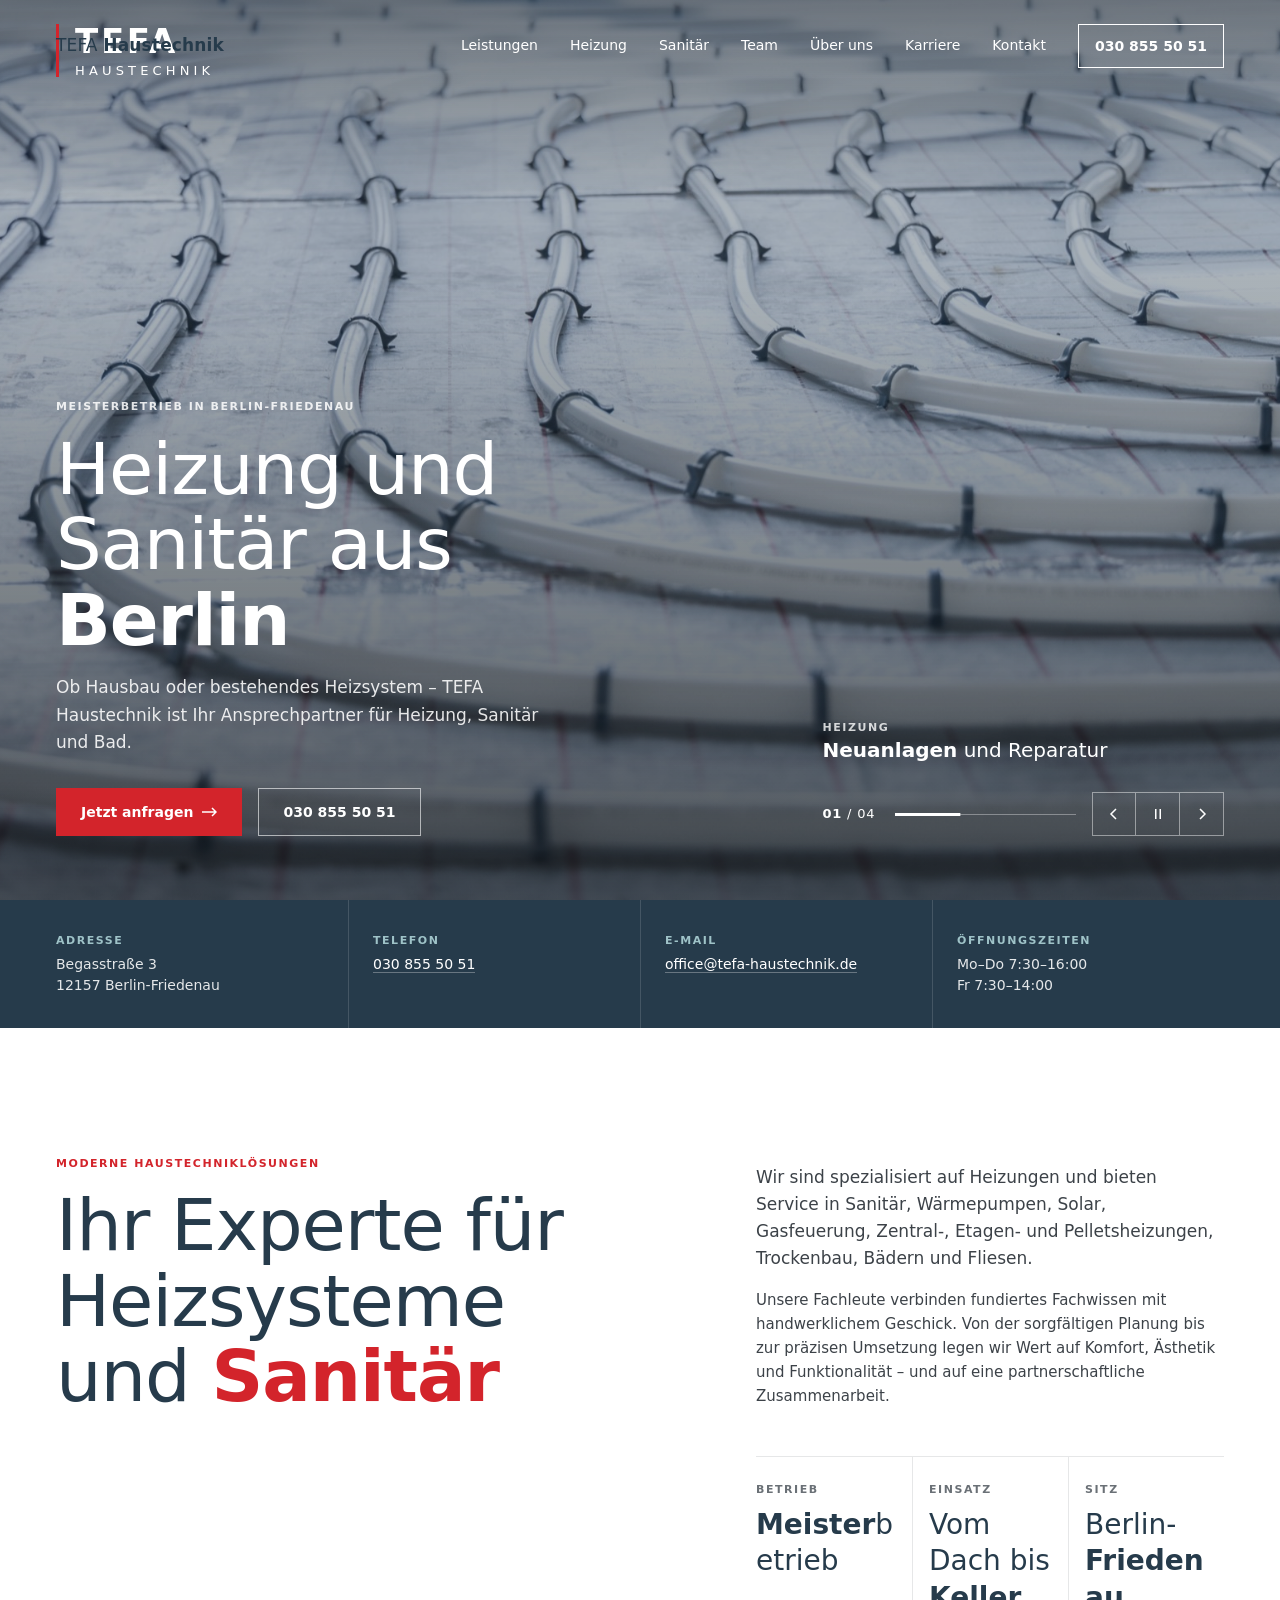
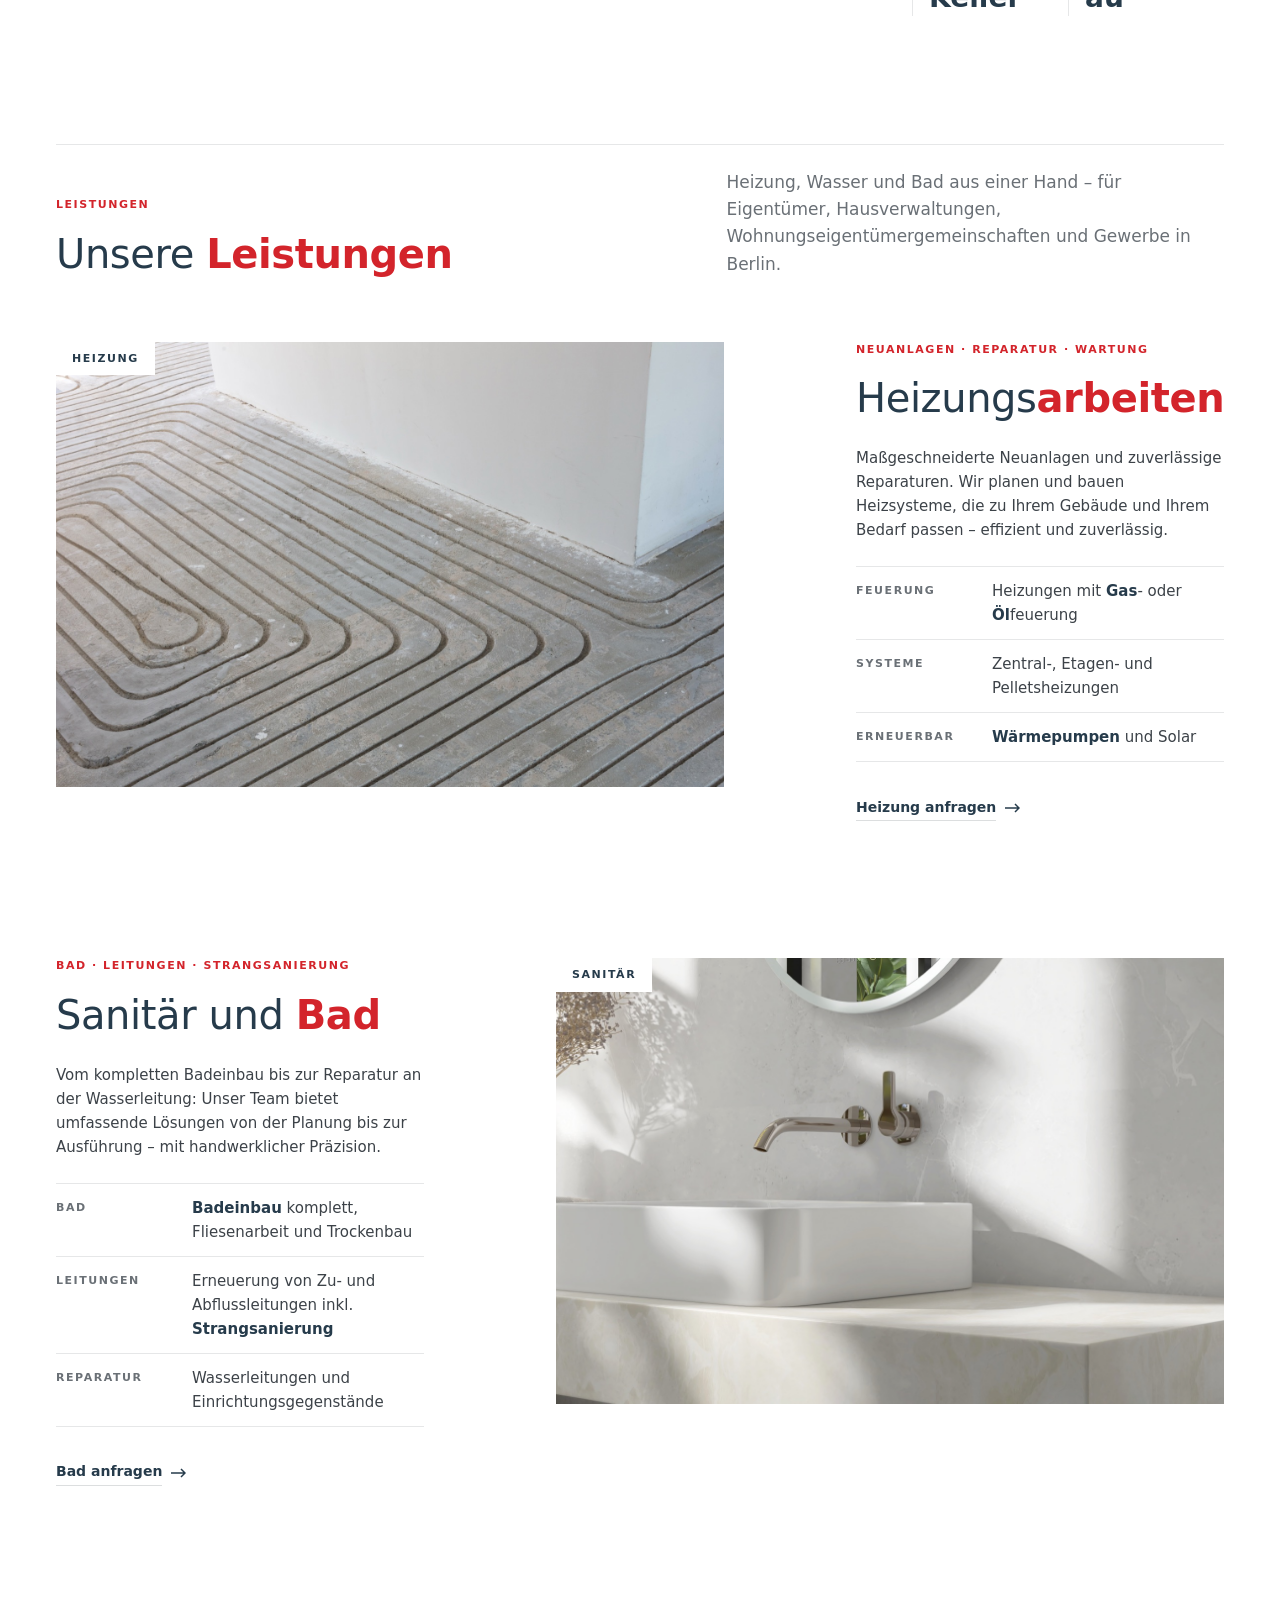
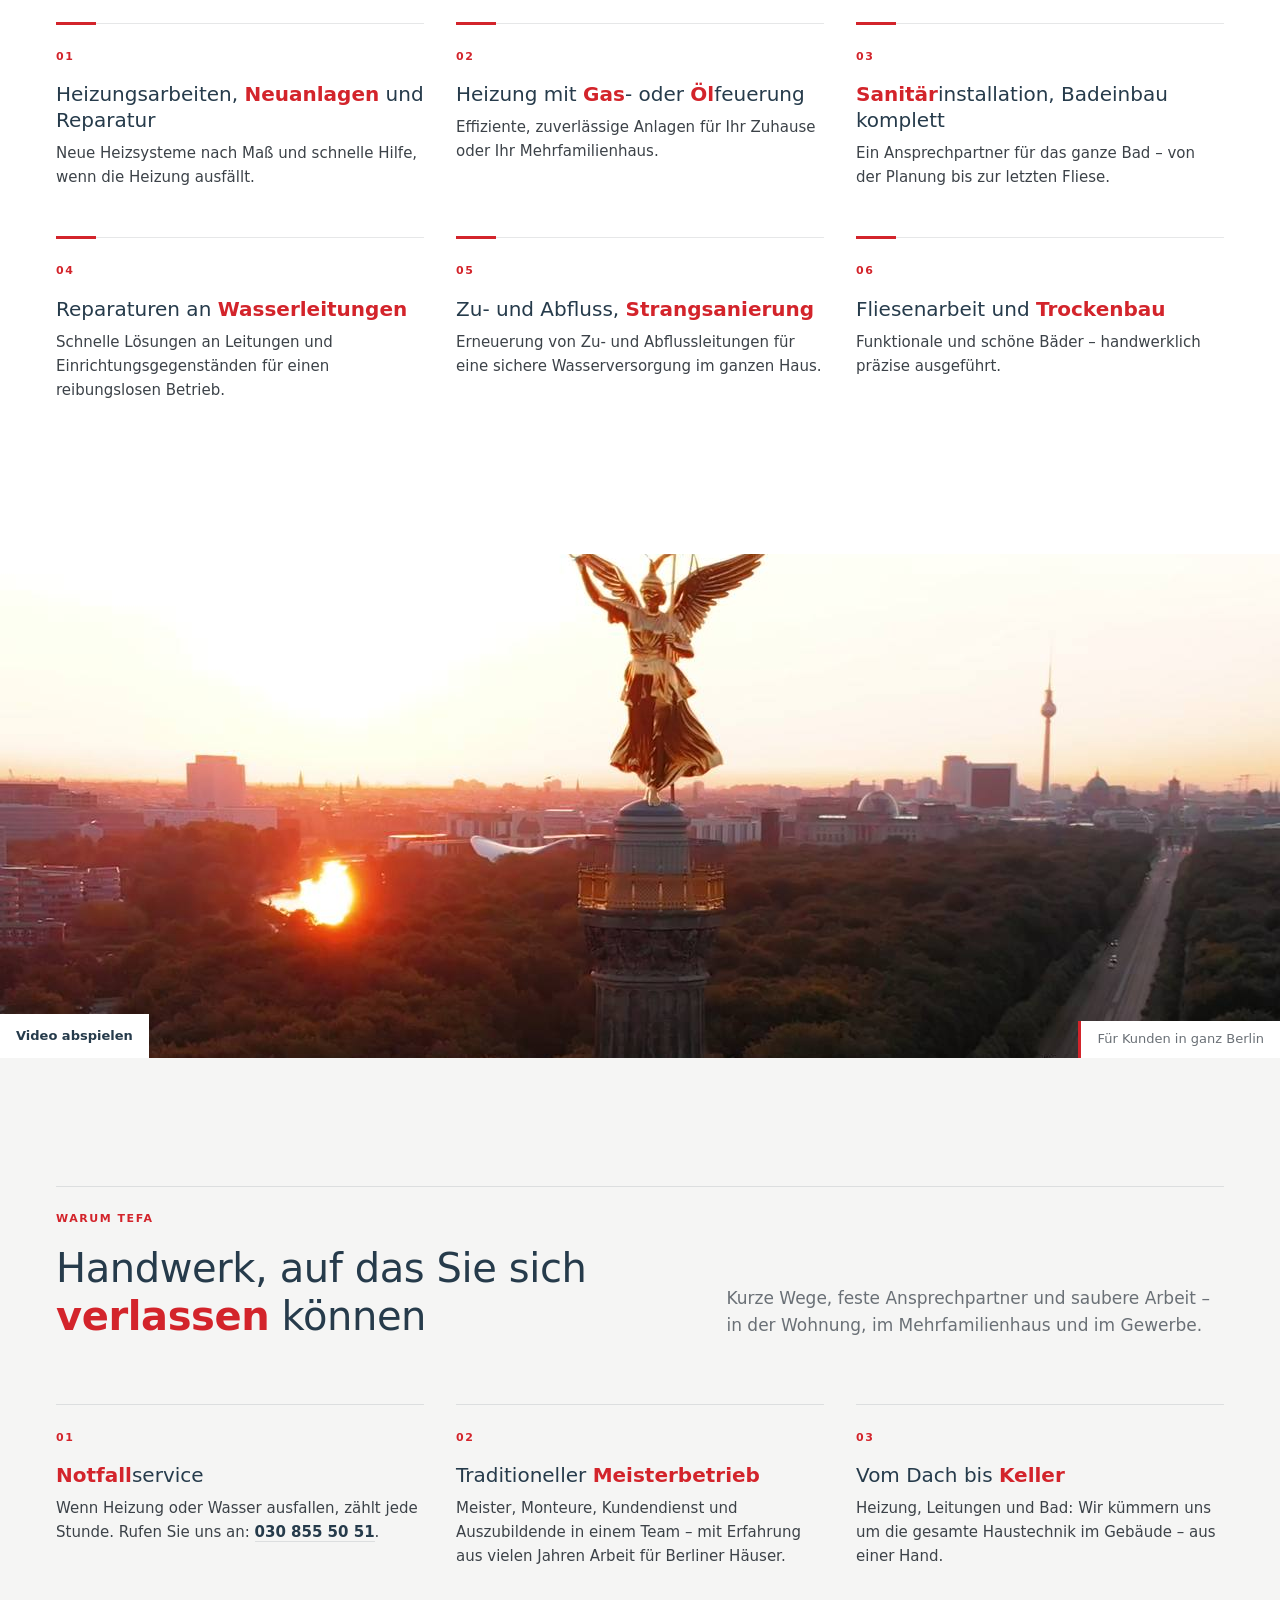
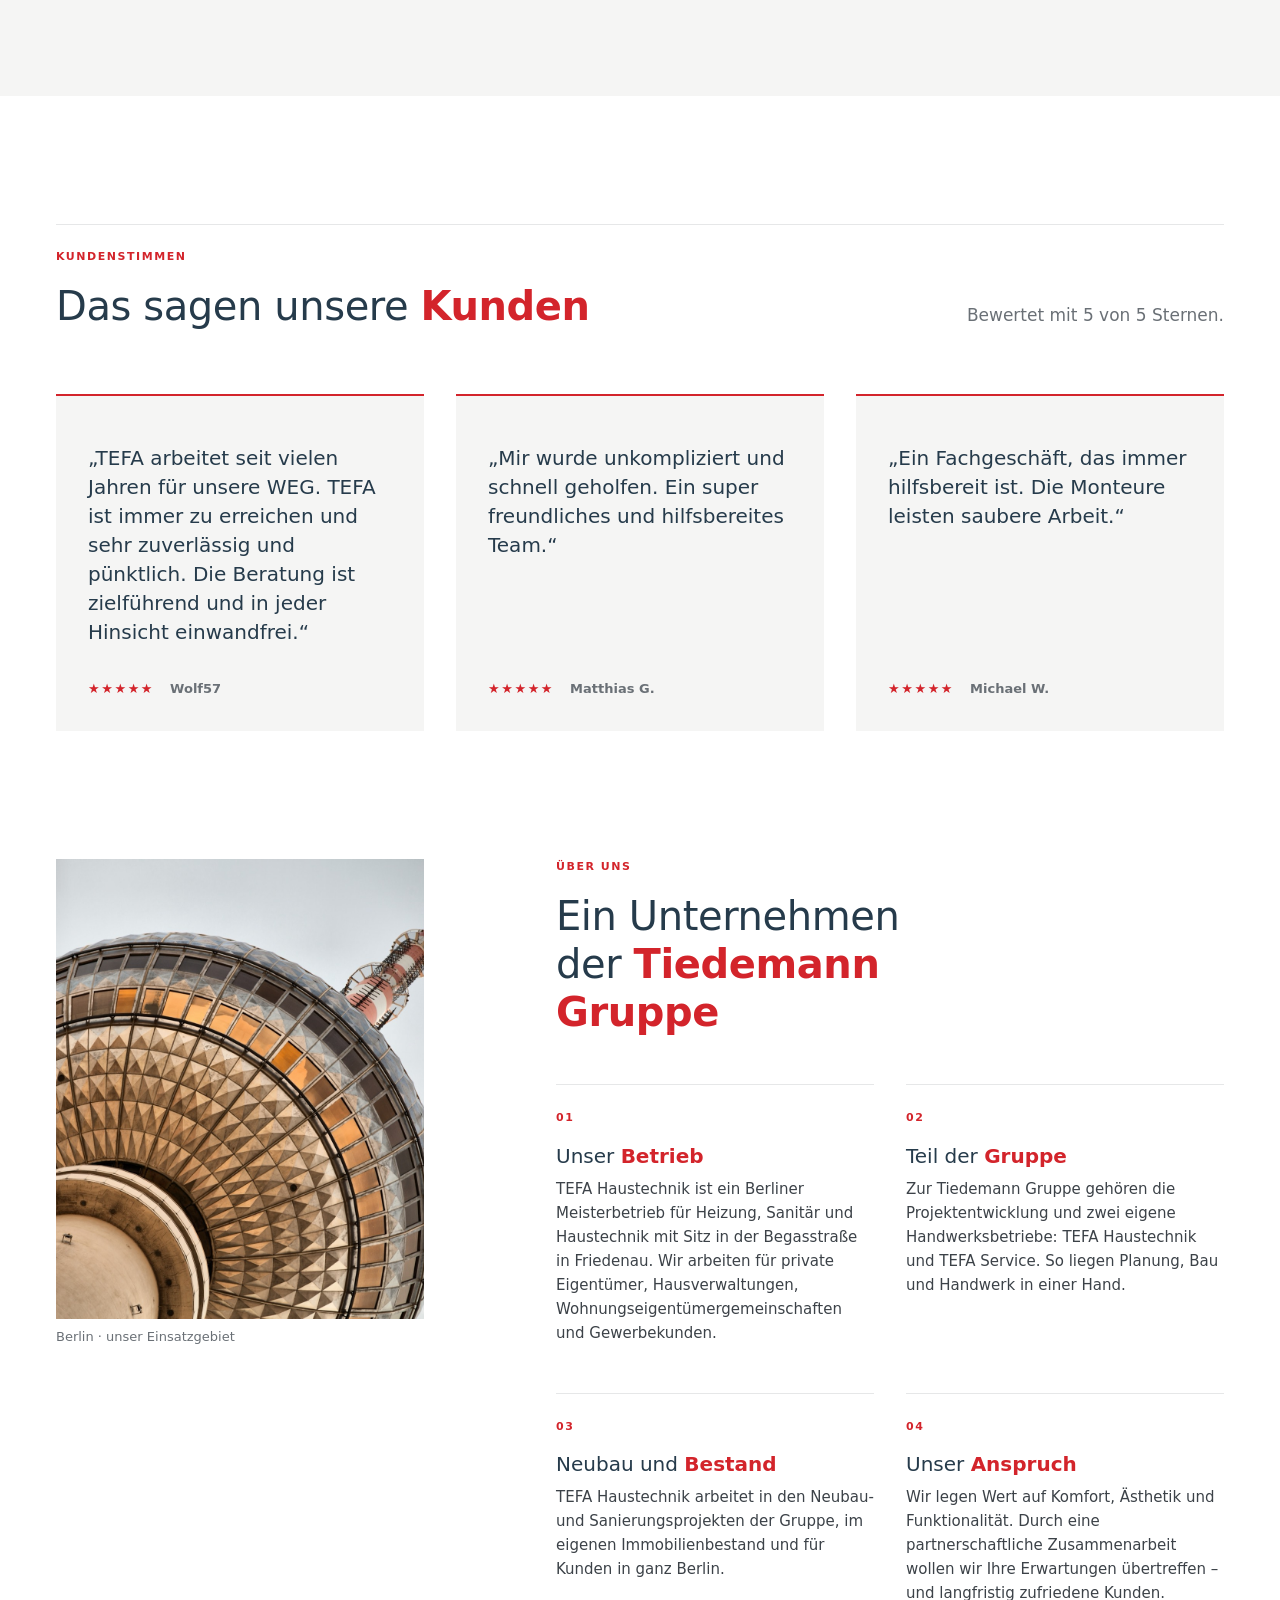
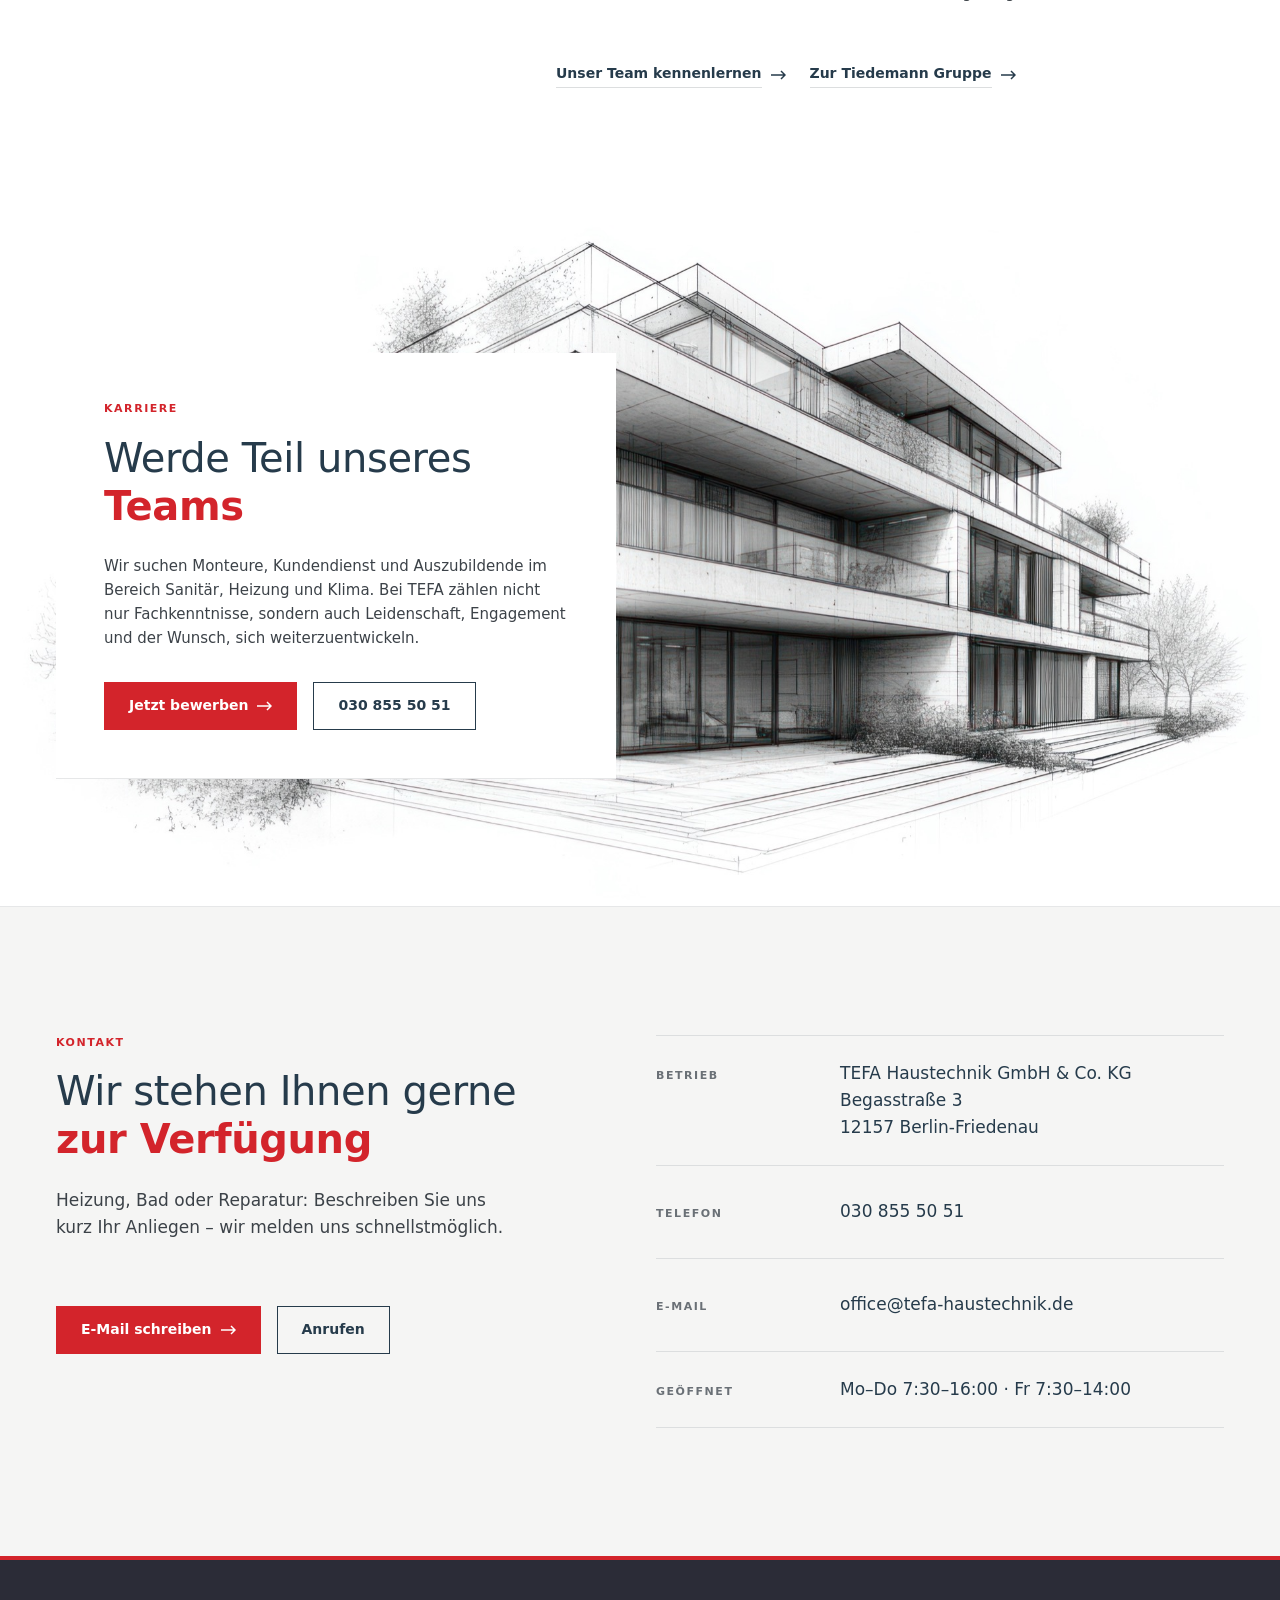
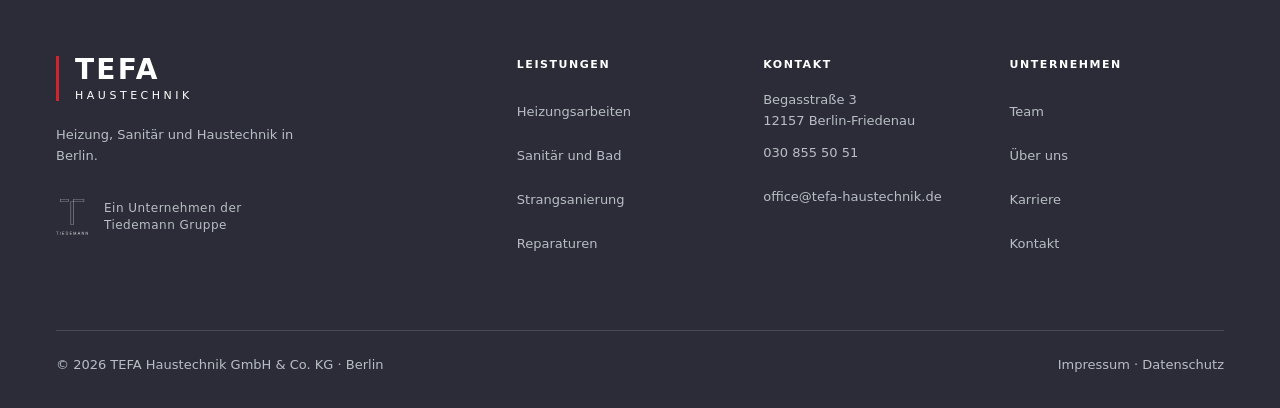
==== commit 22c65bea: "TEFA Haustechnik: Markenrot und Teamseite Original-Rot #d3242b als Akzentfarbe (5,2:1 auf Weiß). Neu" ====
--- a/index.html
+++ b/index.html
@@ -7,7 +7,7 @@
 <meta name="robots" content="noindex, nofollow">
 <title>TEFA Haustechnik · Heizung und Sanitär in Berlin</title>
 <meta name="description" content="TEFA Haustechnik in Berlin-Friedenau: Heizungsarbeiten, Neuanlagen und Reparatur, Sanitärinstallation, Badeinbau, Strangsanierung. Ein Unternehmen der Tiedemann Gruppe.">
-<link rel="stylesheet" href="assets/site.css?v=4">
+<link rel="stylesheet" href="assets/site.css?v=5">
 </head>
 <body>
 <a class="skip" href="#inhalt">Zum Inhalt springen</a>
@@ -20,6 +20,7 @@
       <a href="#leistungen">Leistungen</a>
       <a href="#heizung">Heizung</a>
       <a href="#sanitaer">Sanitär</a>
+      <a href="team.html">Team</a>
       <a href="#ueber-uns">Über uns</a>
       <a href="#karriere">Karriere</a>
       <a href="#kontakt">Kontakt</a>
@@ -275,6 +276,7 @@
         </article>
       </div>
       <div class="sec-cta reveal">
+        <a class="link" href="team.html"><span>Unser Team kennenlernen</span><svg class="arrow" viewBox="0 0 16 10" fill="none" aria-hidden="true"><path d="M11 1l4 4-4 4M1 5h14" stroke="currentColor" stroke-width="1.5"/></svg></a>
         <a class="link" href="https://www.tiedemann-gruppe.de/" rel="noopener"><span>Zur Tiedemann Gruppe</span><svg class="arrow" viewBox="0 0 16 10" fill="none" aria-hidden="true"><path d="M11 1l4 4-4 4M1 5h14" stroke="currentColor" stroke-width="1.5"/></svg></a>
       </div>
     </div>
@@ -346,6 +348,7 @@
       <div>
         <h2>Unternehmen</h2>
         <ul>
+          <li><a href="team.html">Team</a></li>
           <li><a href="#ueber-uns">Über uns</a></li>
           <li><a href="#karriere">Karriere</a></li>
           <li><a href="#kontakt">Kontakt</a></li>
--- a/assets/site.css
+++ b/assets/site.css
@@ -532,3 +532,32 @@
 .band--video .bg-video{ position:absolute; inset:0; }
 .video-toggle{ position:absolute; left:0; bottom:0; z-index:2; min-height:var(--ctl); padding:0 var(--s2); background:var(--white); color:var(--primary); font-size:13px; font-weight:600; }
 .video-toggle:hover{ color:var(--accent); }
+
+/* ===== TEFA Haustechnik: Rot (Original-Markenfarbe #d3242b) ===== */
+:root{
+  --red:#d3242b;                   /* Markenrot: 5,2:1 auf Weiß, auch für Schrift */
+  --accent:#d3242b; --accent-dark:#a91b21;
+  --accent-tint:#f7e9e9;
+  --subtle:#f5f5f4; --blue-grey:#dcdedf; --line:#e6e7e8;
+}
+.btn--accent:hover{ background:var(--accent-dark); }
+.h1 em,.h2 em,.display em{ color:var(--accent); }
+.on-photo em,.hero em,.cap-item em{ color:inherit; }
+.hdr.solid .brand-text em,.hdr.menu-open .brand-text em{ color:var(--accent); }
+.wordmark{ border-left:3px solid var(--red); }
+.step::before{ width:40px; height:3px; top:-2px; background:var(--red); }
+.quote{ border-top-color:var(--red); }
+.footer{ border-top:4px solid var(--red); }
+.band figcaption{ border-left:3px solid var(--red); }
+
+/* ===== Teamseite ===== */
+.hero--team{ height:72vh; height:72svh; min-height:460px; max-height:820px; }
+.hero--team .hero-photo img{ object-position:50% 45%; }
+.people{ display:grid; grid-template-columns:repeat(2,minmax(0,1fr)); gap:var(--s2); }
+@media (min-width:768px){ .people{ grid-template-columns:repeat(3,minmax(0,1fr)); gap:var(--s3); } }
+@media (min-width:1100px){ .people{ grid-template-columns:repeat(4,minmax(0,1fr)); } }
+.people figure{ margin:0; }
+.people img{ display:block; width:100%; aspect-ratio:4/5; object-fit:cover; background:var(--grey); }
+.wide-media img{ width:100%; aspect-ratio:3/2; object-fit:cover; }
+@media (min-width:900px){ #zusammenhalt .feature-media{ grid-column:1 / span 7; } #zusammenhalt .feature-text{ grid-column:9 / span 4; align-self:center; } }
+.nav a[aria-current="page"]{ border-bottom-color:var(--red); }
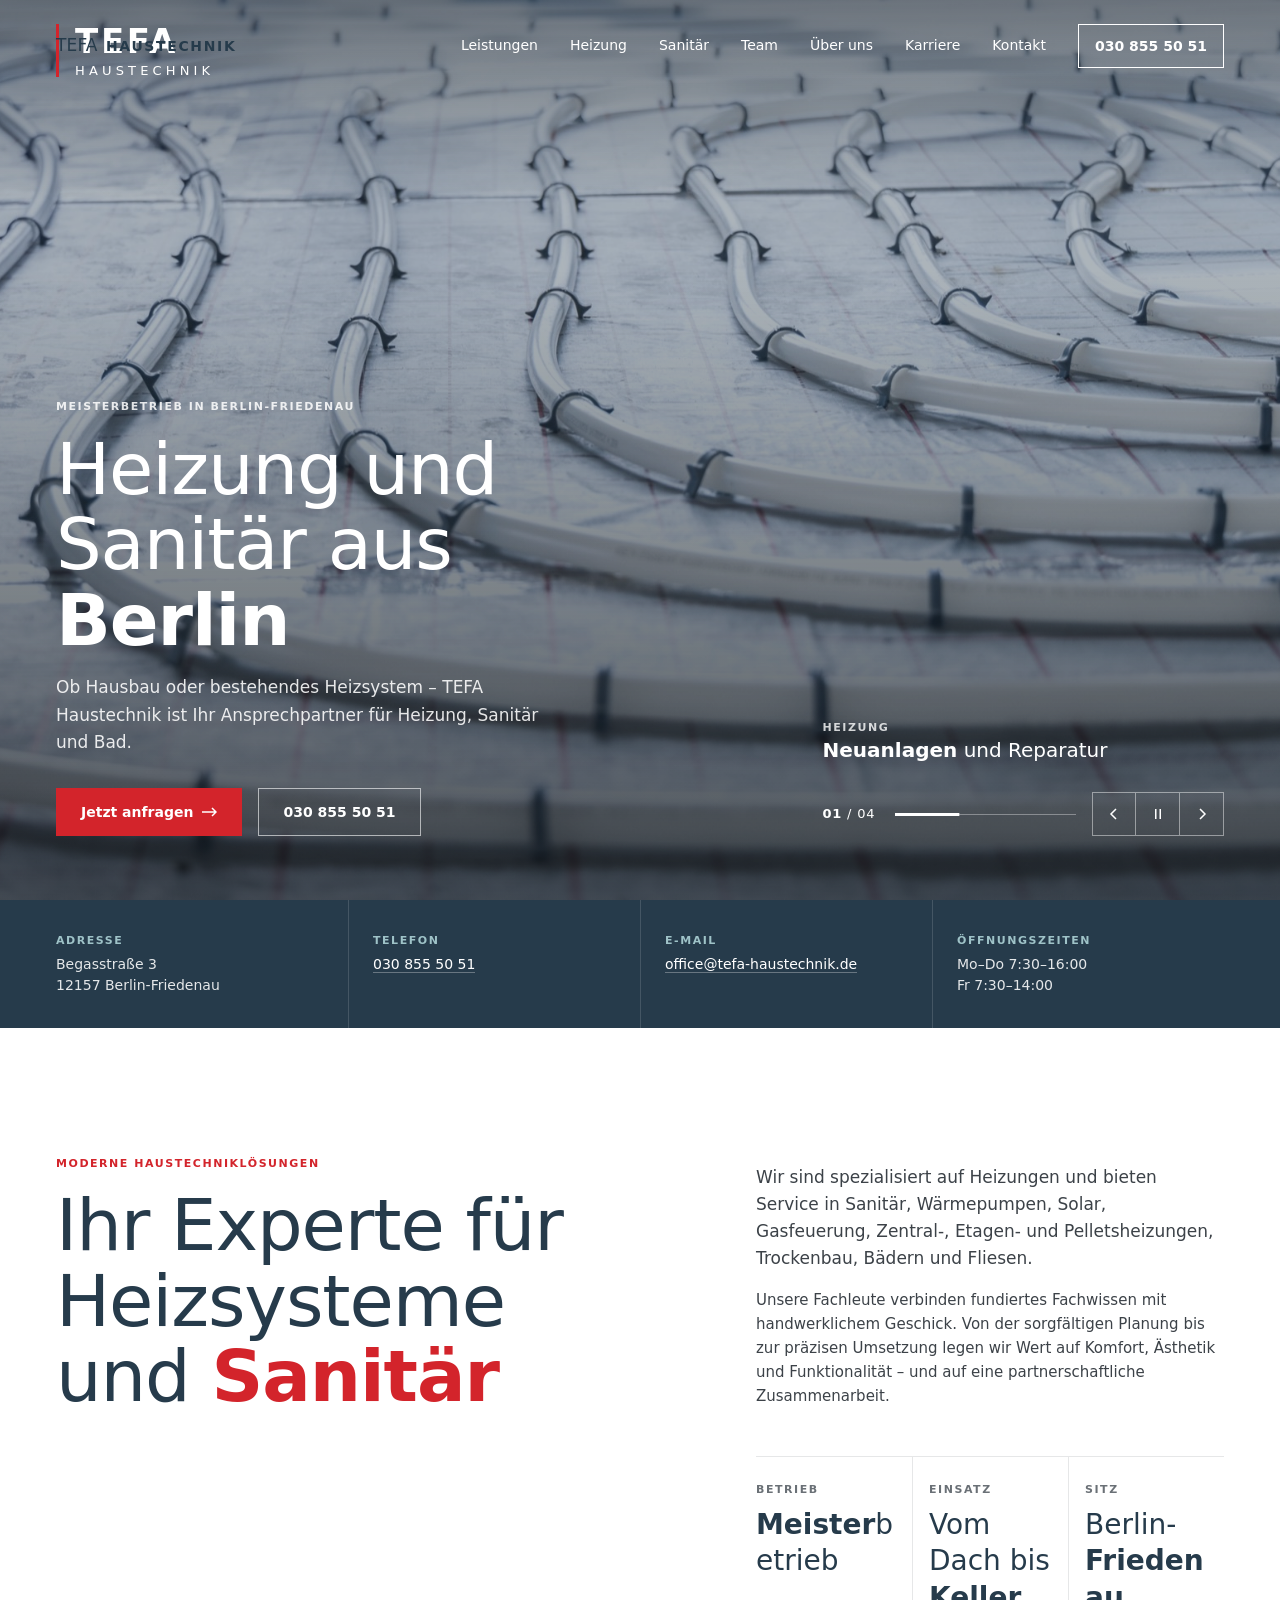
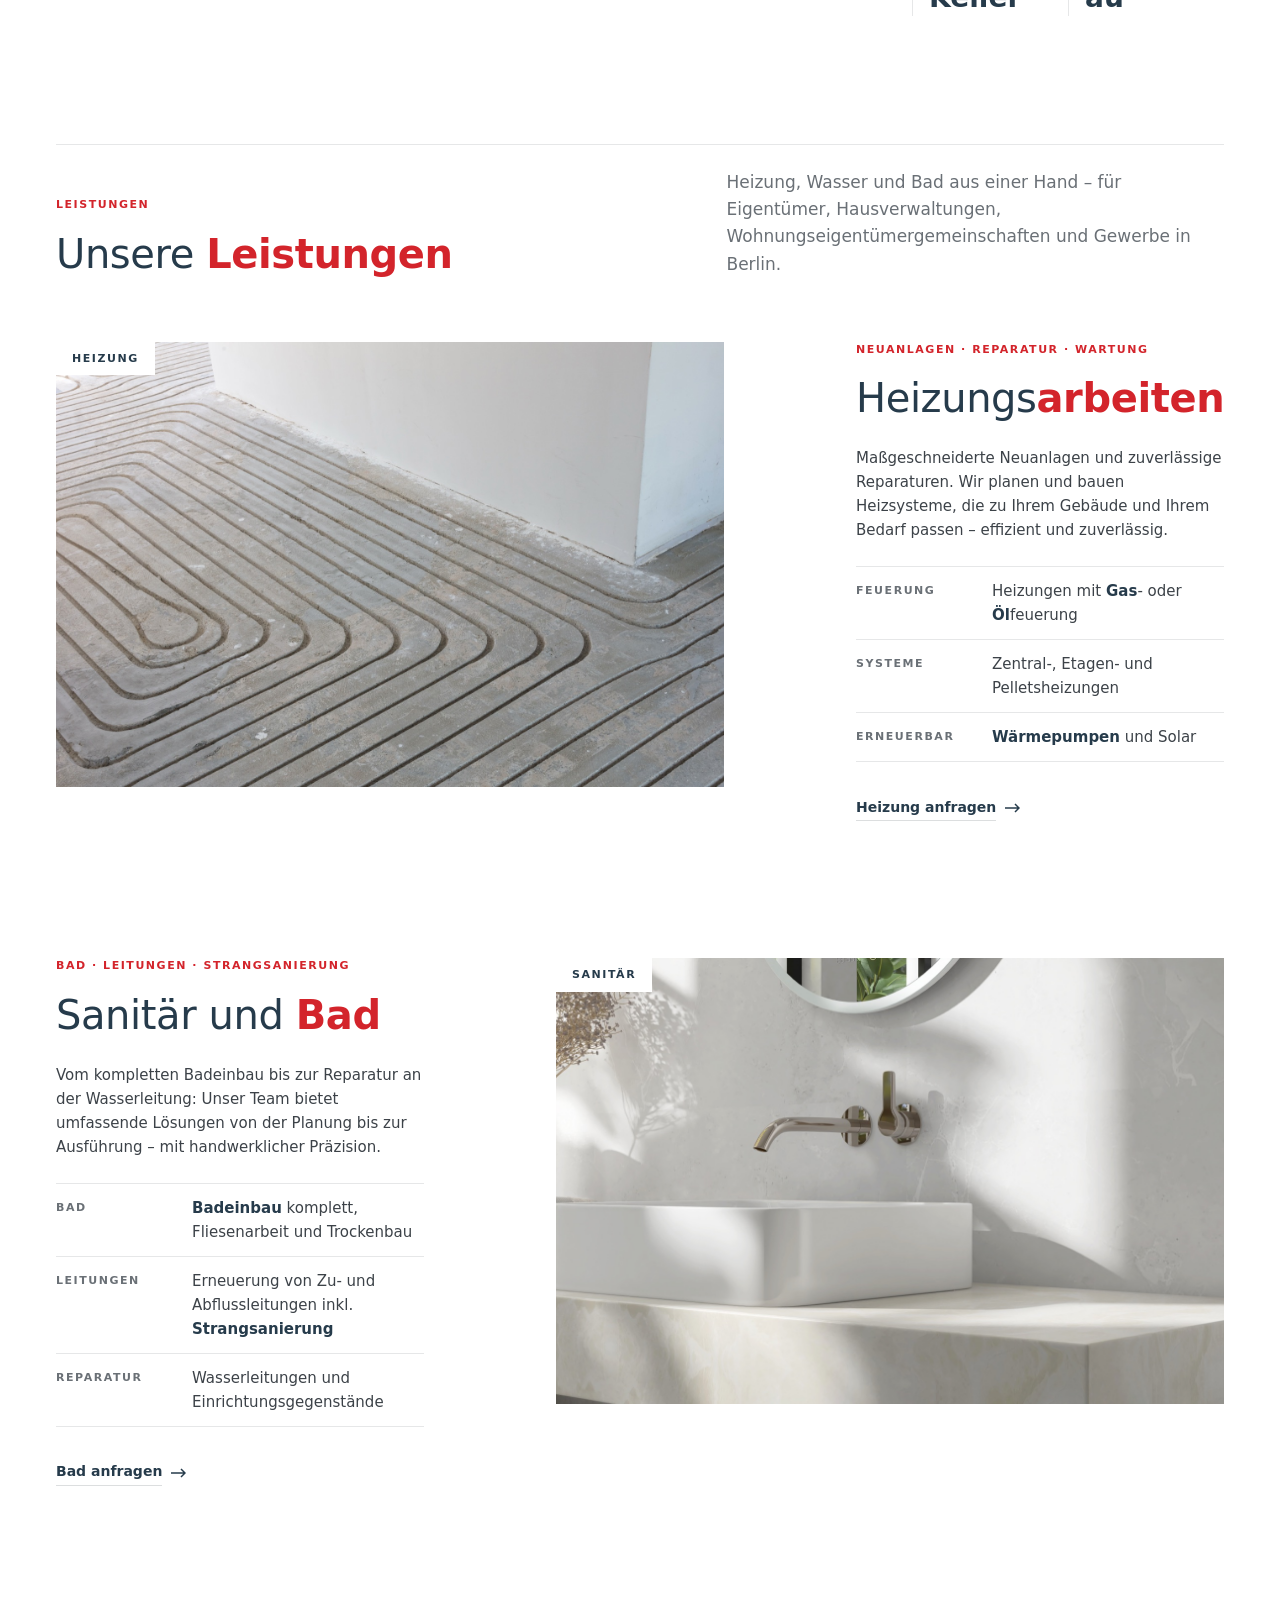
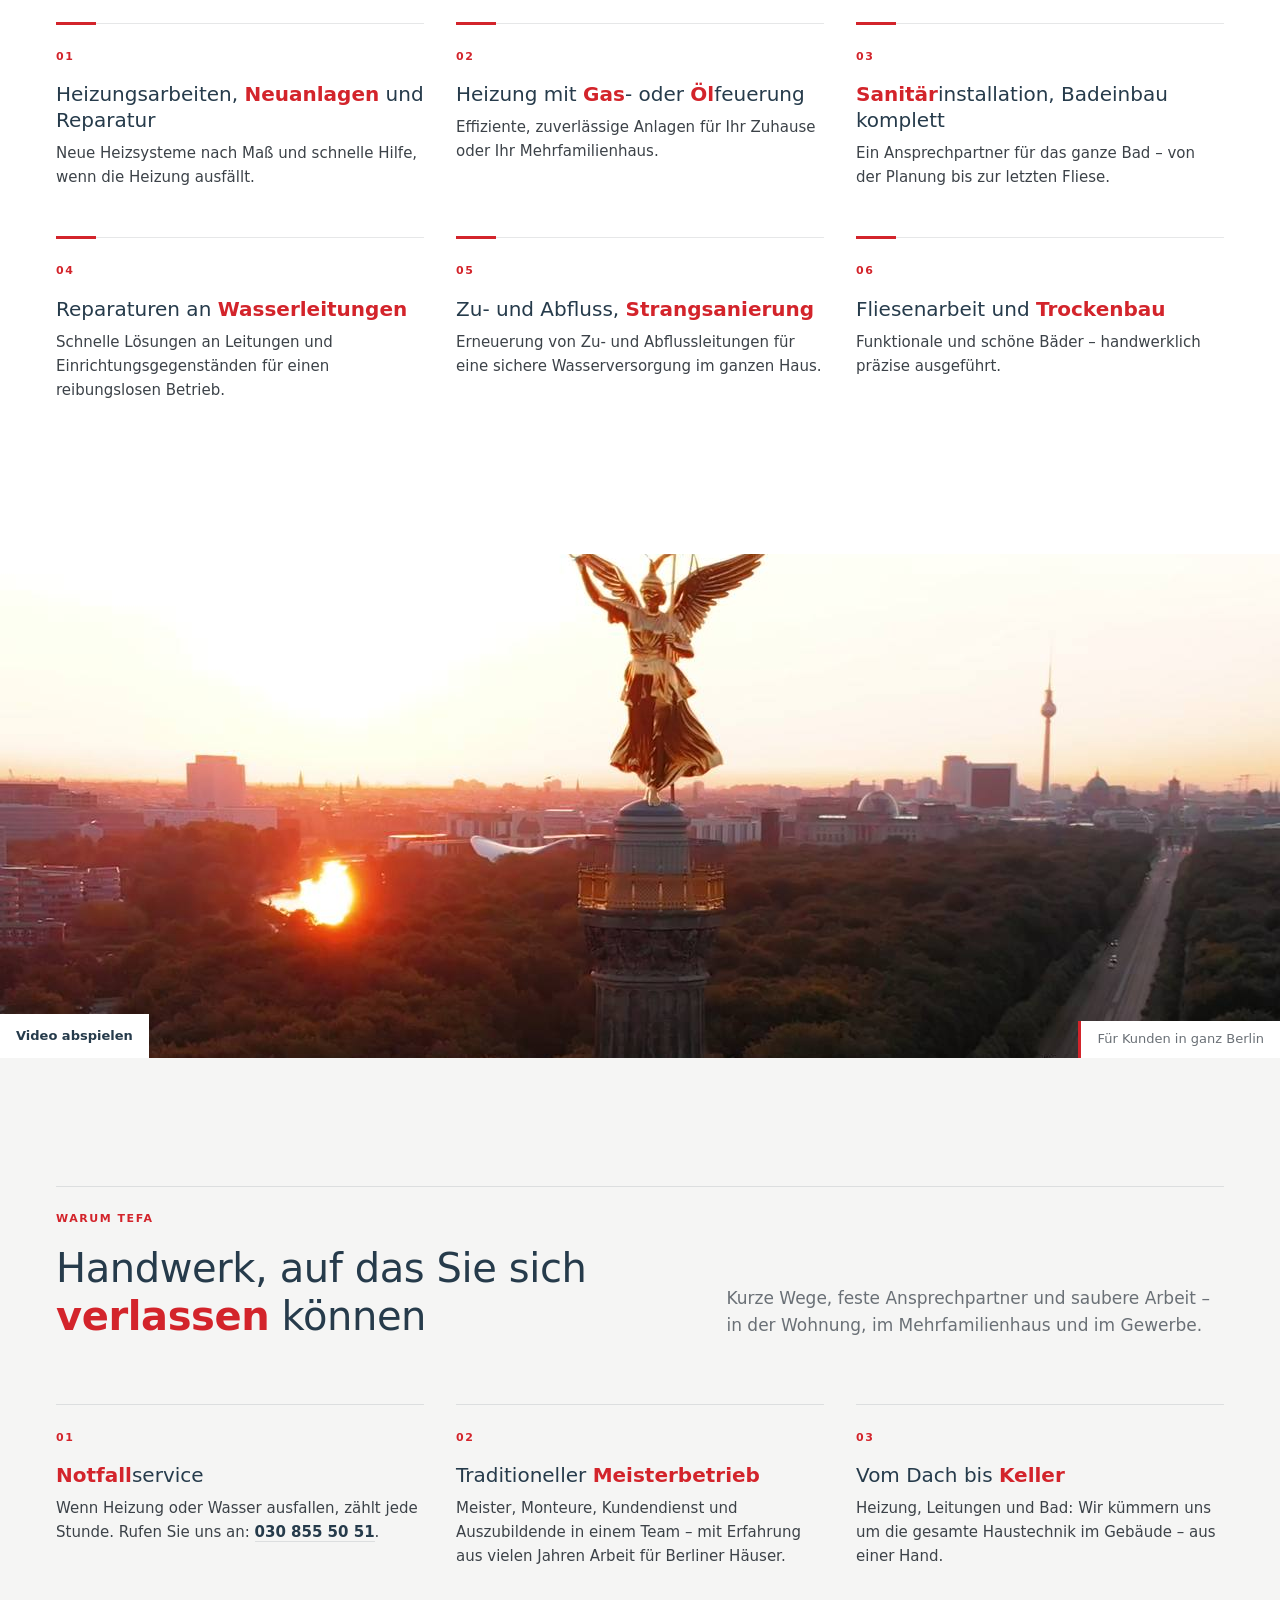
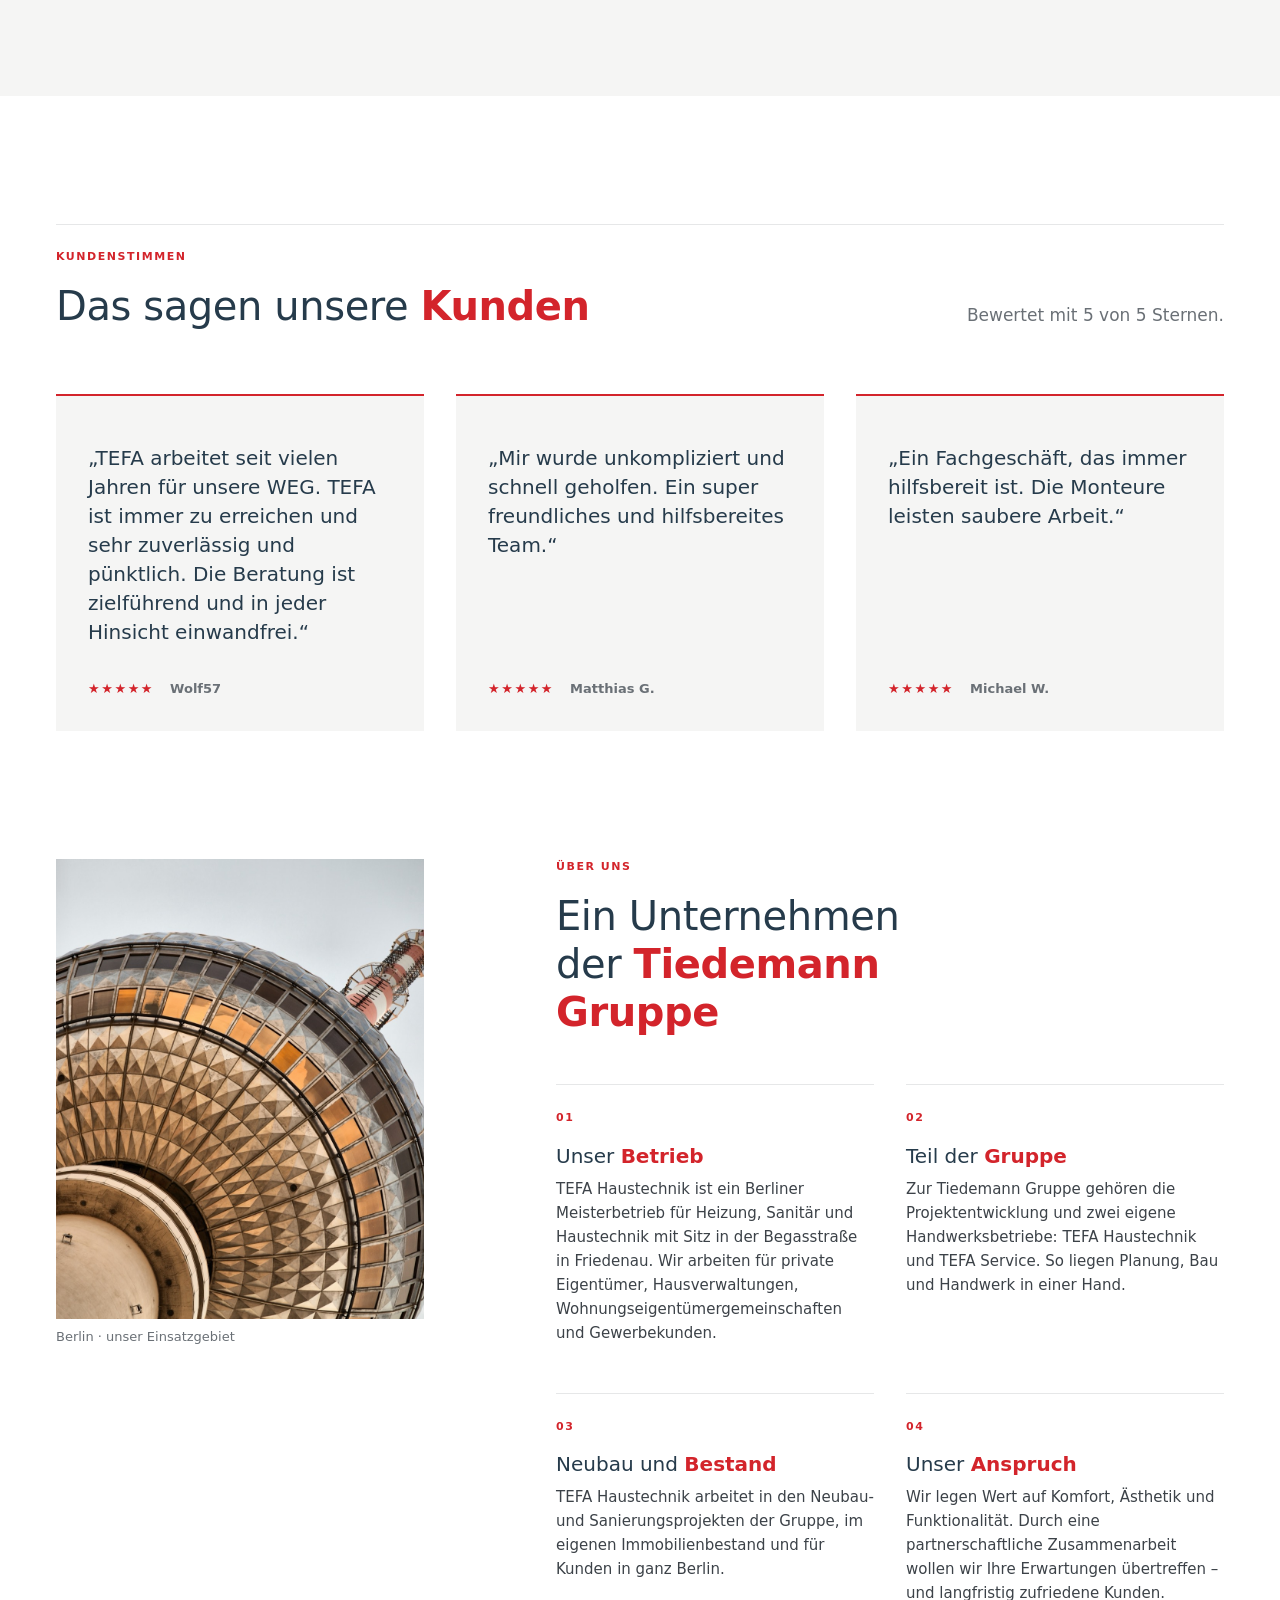
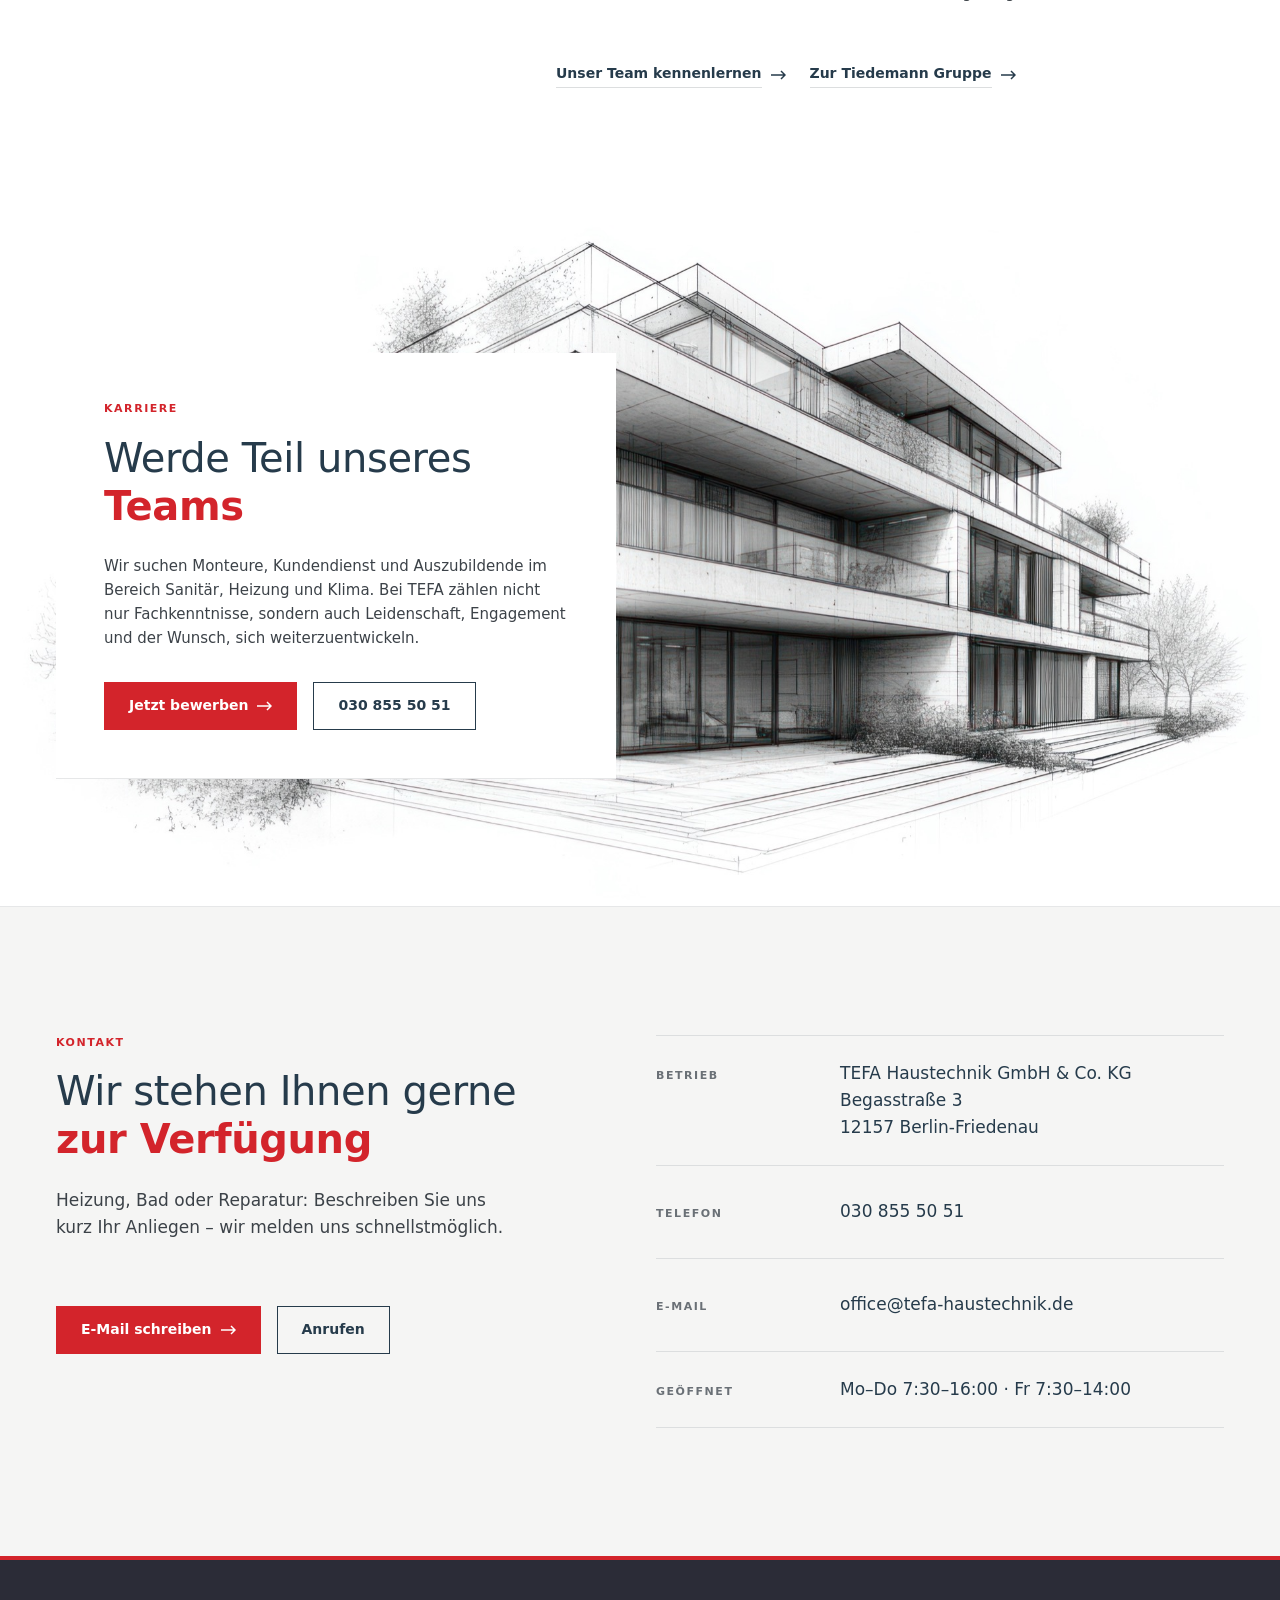
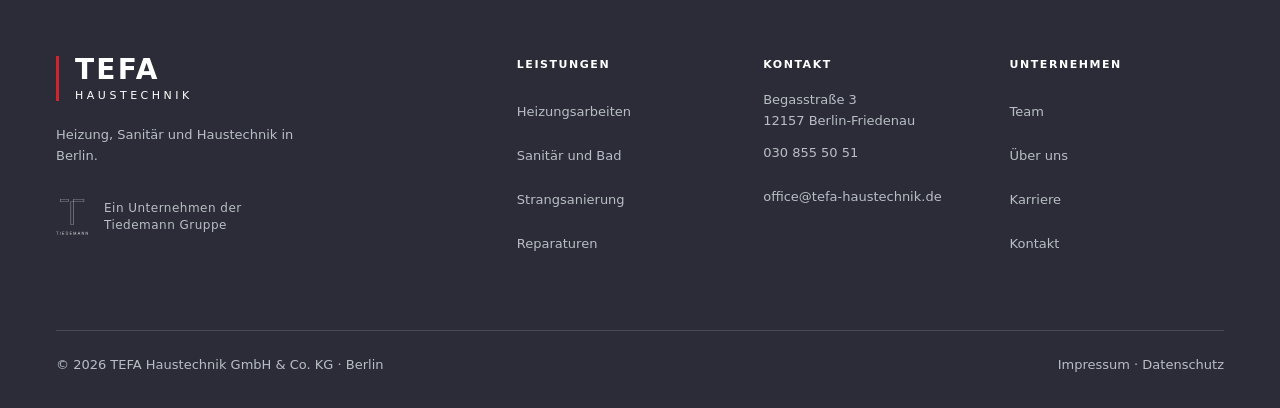
==== commit 6c9a89f0: "TEFA Haustechnik: HAUSTECHNIK in der Kopfleiste in Großbuchstaben Co-Authored-By: Claude Opus 5.5 <n" ====
--- a/index.html
+++ b/index.html
@@ -7,7 +7,7 @@
 <meta name="robots" content="noindex, nofollow">
 <title>TEFA Haustechnik · Heizung und Sanitär in Berlin</title>
 <meta name="description" content="TEFA Haustechnik in Berlin-Friedenau: Heizungsarbeiten, Neuanlagen und Reparatur, Sanitärinstallation, Badeinbau, Strangsanierung. Ein Unternehmen der Tiedemann Gruppe.">
-<link rel="stylesheet" href="assets/site.css?v=5">
+<link rel="stylesheet" href="assets/site.css?v=6">
 </head>
 <body>
 <a class="skip" href="#inhalt">Zum Inhalt springen</a>
--- a/assets/site.css
+++ b/assets/site.css
@@ -561,3 +561,5 @@
 .wide-media img{ width:100%; aspect-ratio:3/2; object-fit:cover; }
 @media (min-width:900px){ #zusammenhalt .feature-media{ grid-column:1 / span 7; } #zusammenhalt .feature-text{ grid-column:9 / span 4; align-self:center; } }
 .nav a[aria-current="page"]{ border-bottom-color:var(--red); }
+/* Schriftzug in der Kopfleiste: HAUSTECHNIK in Großbuchstaben wie im Logo */
+.brand-text em{ text-transform:uppercase; letter-spacing:.12em; font-size:.82em; margin-left:.2em; }
